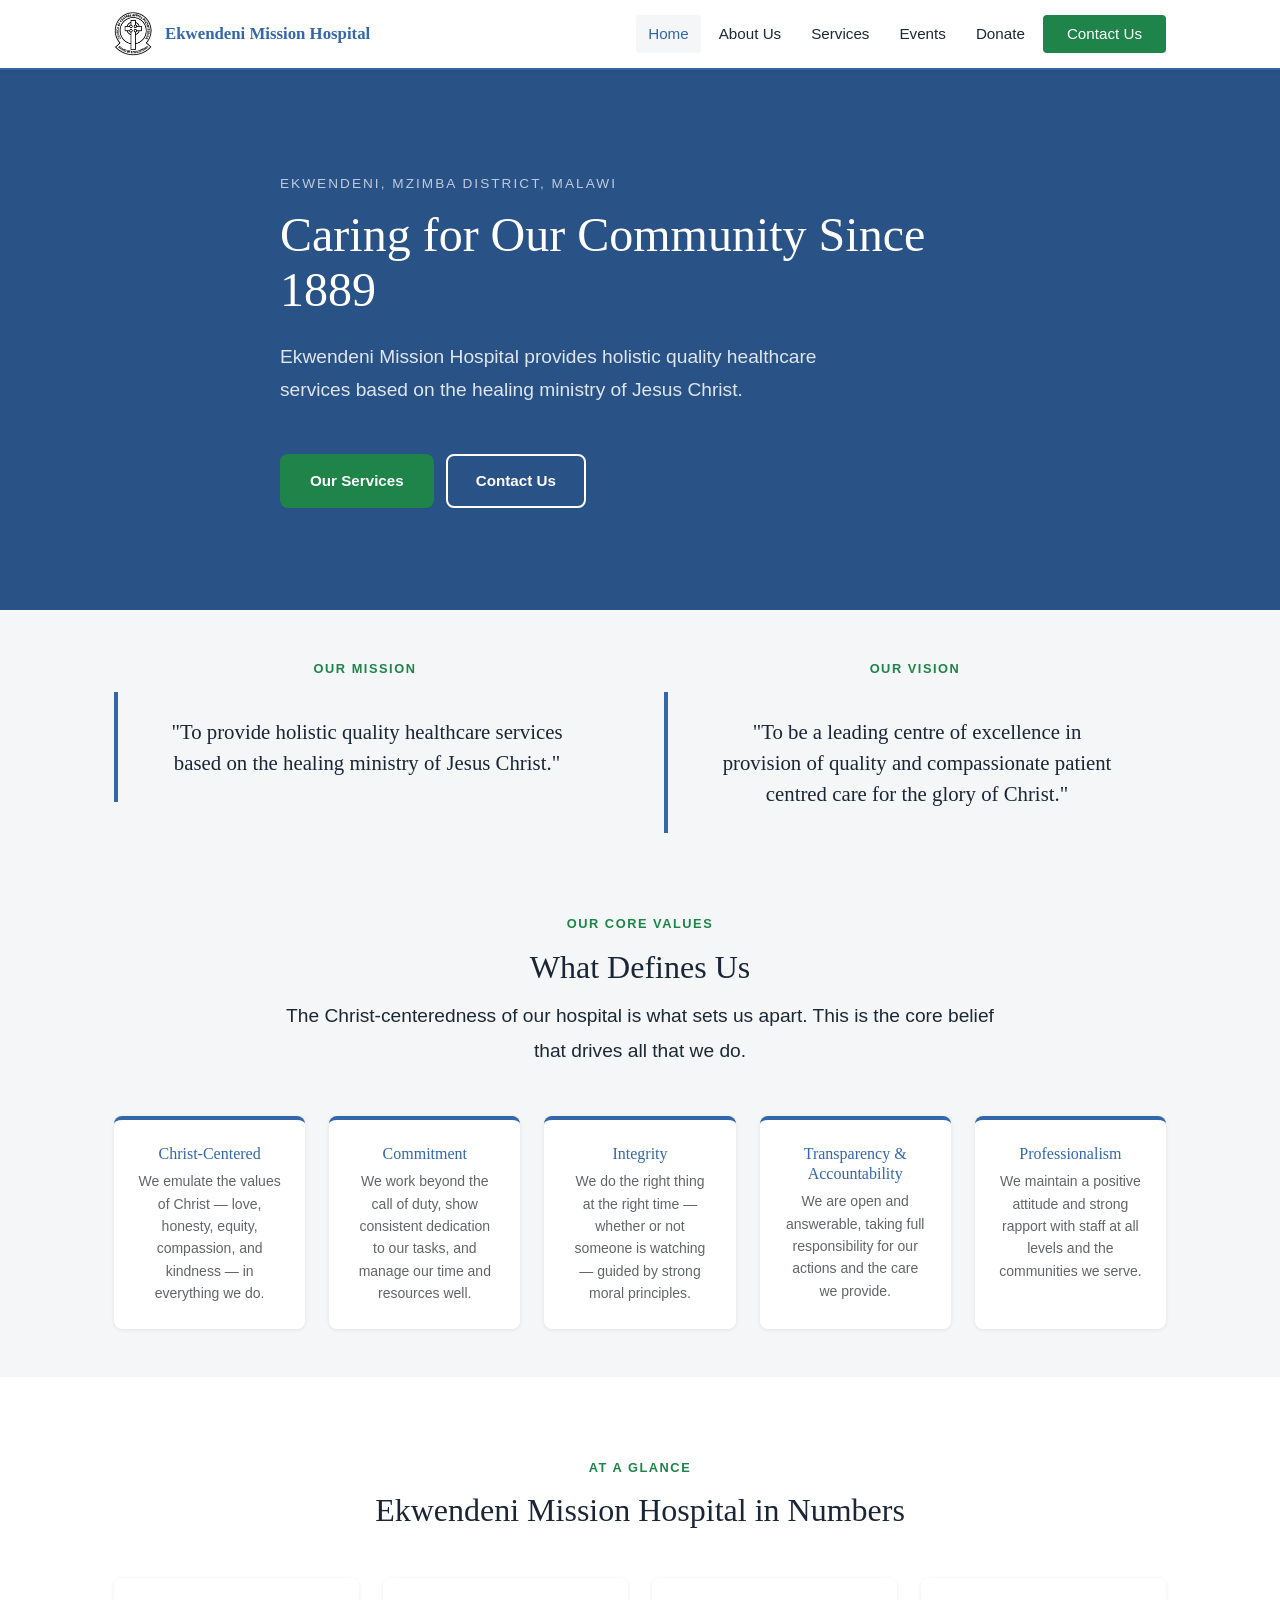
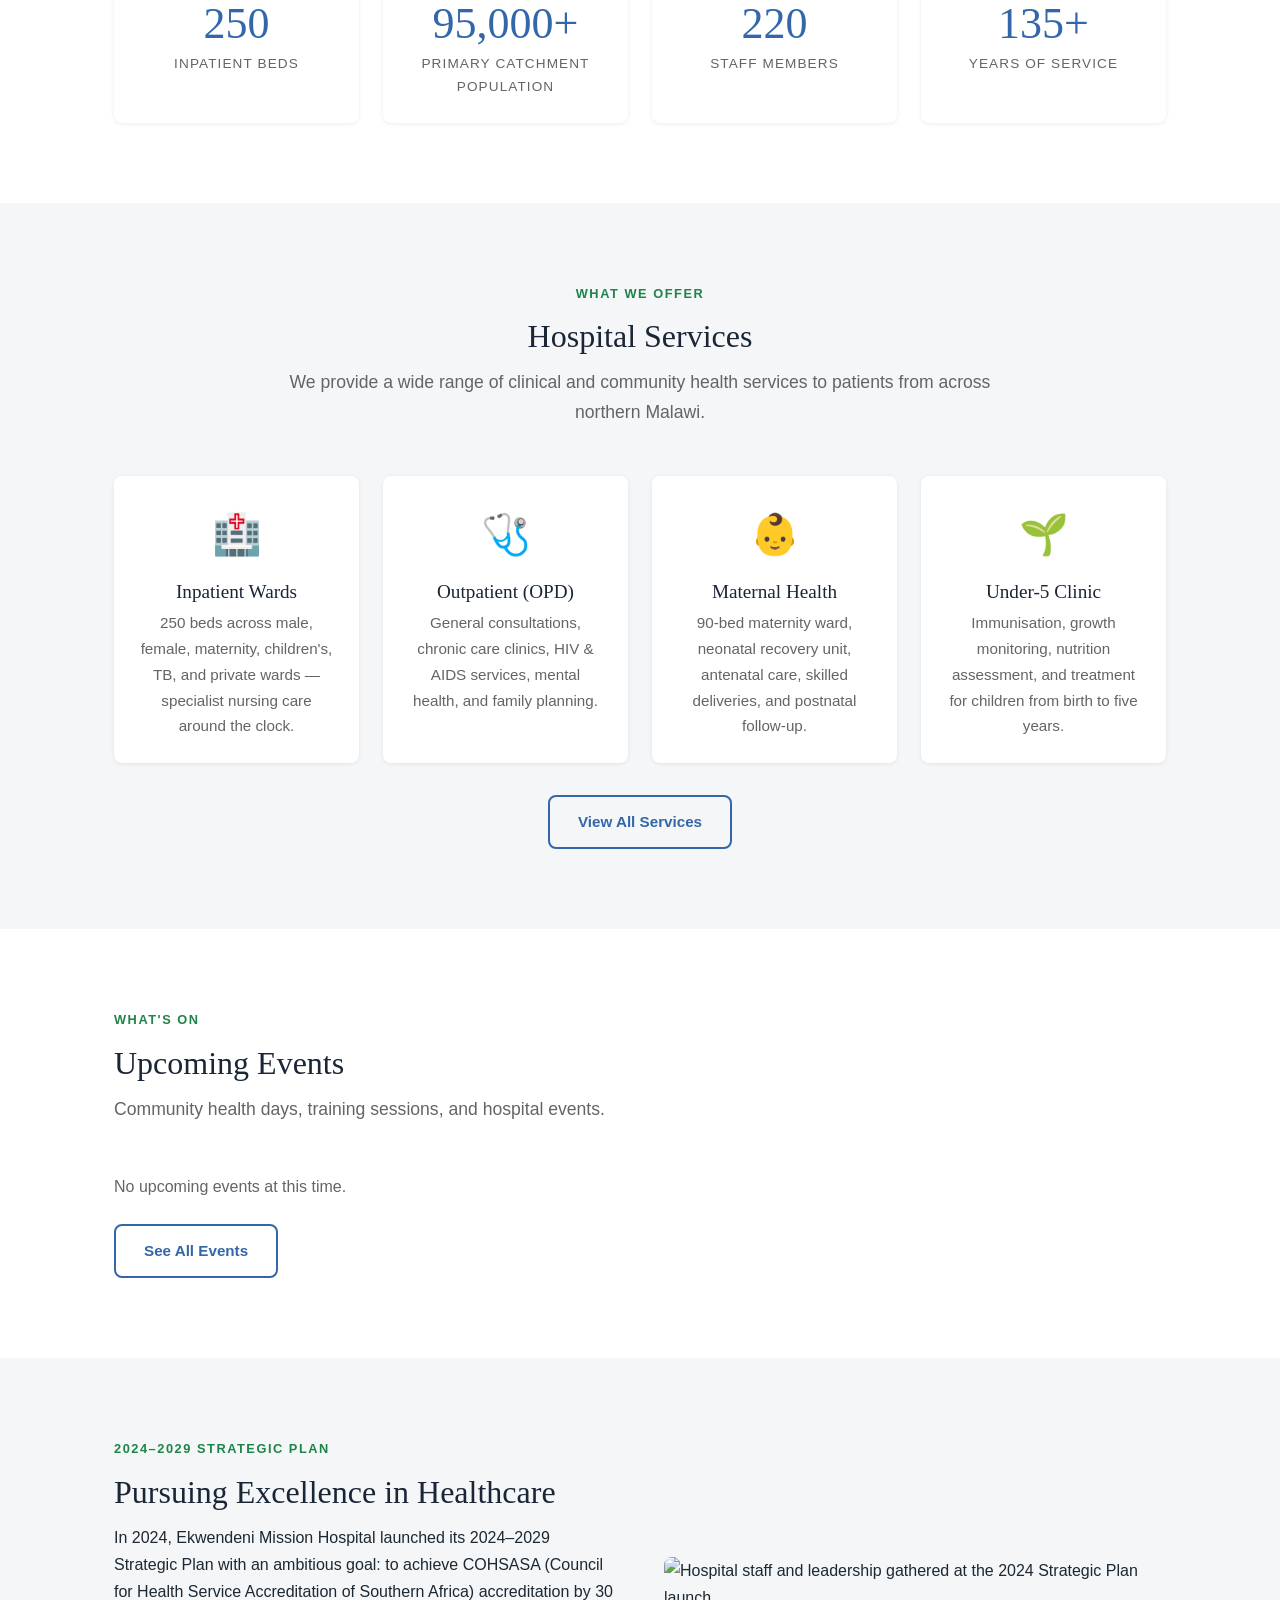
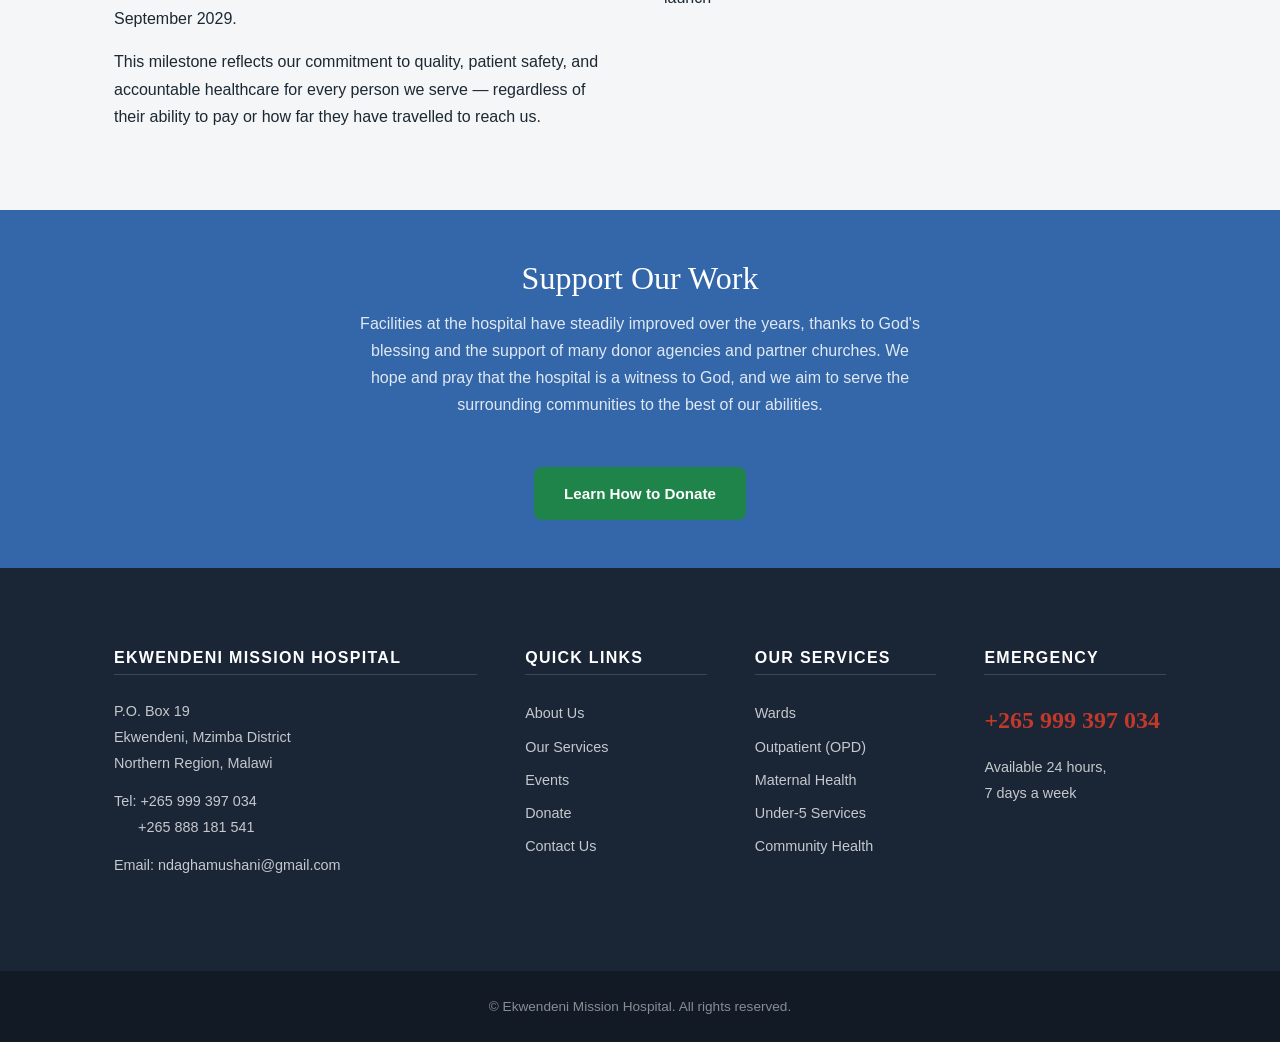
==== index.html @ 0afd96b2 "website built" ====
<!DOCTYPE html>
<html lang="en">
<head>
  <meta charset="UTF-8">
  <meta name="viewport" content="width=device-width, initial-scale=1.0">
  <title>Ekwendeni Mission Hospital — Serving Northern Malawi</title>
  <meta name="description" content="Ekwendeni Mission Hospital provides holistic quality healthcare to the communities of Mzimba District and Northern Malawi, based on the healing ministry of Jesus Christ.">
  <link rel="stylesheet" href="/assets/css/main.css">
</head>
<body>

  <div id="nav-container"></div>

  <main>

    <!-- HERO -->
    <section class="hero" aria-label="Welcome banner">
      <div class="hero-bg" aria-hidden="true"></div>
      <div class="container">
        <div class="hero-content">
          <span class="hero-label">Ekwendeni, Mzimba District, Malawi</span>
          <h1>Caring for Our Community Since 1889</h1>
          <p class="hero-subtitle">
            Ekwendeni Mission Hospital provides holistic quality healthcare services based on the healing ministry of Jesus Christ.
          </p>
          <div class="btn-group">
            <a href="/services.html" class="btn btn-primary">Our Services</a>
            <a href="/contact.html" class="btn btn-outline">Contact Us</a>
          </div>
        </div>
      </div>
    </section>


    <!-- MISSION / VISION / VALUES -->
    <section class="mission-strip section--alt" aria-label="Our mission, vision, and values">
      <div class="container">

        <div class="mission-vision-grid">
          <div>
            <span class="section-label">Our Mission</span>
            <div class="quote-block">
              "To provide holistic quality healthcare services based on the healing ministry of Jesus Christ."
            </div>
          </div>
          <div>
            <span class="section-label">Our Vision</span>
            <div class="quote-block">
              "To be a leading centre of excellence in provision of quality and compassionate patient centred care for the glory of Christ."
            </div>
          </div>
        </div>

        <div class="section-header section-header--center">
          <span class="section-label">Our Core Values</span>
          <h2 class="section-title">What Defines Us</h2>
          <p class="section-subtitle">The Christ-centeredness of our hospital is what sets us apart. This is the core belief that drives all that we do.</p>
        </div>

        <div class="values-grid">
          <div class="values-card">
            <h4>Christ-Centered</h4>
            <p>We emulate the values of Christ — love, honesty, equity, compassion, and kindness — in everything we do.</p>
          </div>
          <div class="values-card">
            <h4>Commitment</h4>
            <p>We work beyond the call of duty, show consistent dedication to our tasks, and manage our time and resources well.</p>
          </div>
          <div class="values-card">
            <h4>Integrity</h4>
            <p>We do the right thing at the right time — whether or not someone is watching — guided by strong moral principles.</p>
          </div>
          <div class="values-card">
            <h4>Transparency &amp; Accountability</h4>
            <p>We are open and answerable, taking full responsibility for our actions and the care we provide.</p>
          </div>
          <div class="values-card">
            <h4>Professionalism</h4>
            <p>We maintain a positive attitude and strong rapport with staff at all levels and the communities we serve.</p>
          </div>
        </div>

      </div>
    </section>


    <!-- KEY STATISTICS -->
    <section class="section" aria-label="Key statistics">
      <div class="container">
        <div class="section-header section-header--center">
          <span class="section-label">At a Glance</span>
          <h2 class="section-title">Ekwendeni Mission Hospital in Numbers</h2>
        </div>

        <div class="stats-grid">
          <div class="stat-box">
            <span class="stat-number">250</span>
            <span class="stat-label">Inpatient Beds</span>
          </div>
          <div class="stat-box">
            <span class="stat-number">95,000+</span>
            <span class="stat-label">Primary Catchment Population</span>
          </div>
          <div class="stat-box">
            <span class="stat-number">220</span>
            <span class="stat-label">Staff Members</span>
          </div>
          <div class="stat-box">
            <span class="stat-number">135+</span>
            <span class="stat-label">Years of Service</span>
          </div>
        </div>
      </div>
    </section>


    <!-- SERVICES PREVIEW -->
    <section class="section section--alt" aria-label="Our services">
      <div class="container">
        <div class="section-header section-header--center">
          <span class="section-label">What We Offer</span>
          <h2 class="section-title">Hospital Services</h2>
          <p class="section-subtitle">
            We provide a wide range of clinical and community health services
            to patients from across northern Malawi.
          </p>
        </div>

        <div class="services-preview-grid">

          <a href="/services.html#wards" class="card" style="text-decoration:none;color:inherit;">
            <div class="card-body" style="text-align:center;">
              <div style="font-size:2.5rem;margin-bottom:0.75rem;">🏥</div>
              <h3>Inpatient Wards</h3>
              <p>250 beds across male, female, maternity, children's, TB, and private wards — specialist nursing care around the clock.</p>
            </div>
          </a>

          <a href="/services.html#opd" class="card" style="text-decoration:none;color:inherit;">
            <div class="card-body" style="text-align:center;">
              <div style="font-size:2.5rem;margin-bottom:0.75rem;">🩺</div>
              <h3>Outpatient (OPD)</h3>
              <p>General consultations, chronic care clinics, HIV &amp; AIDS services, mental health, and family planning.</p>
            </div>
          </a>

          <a href="/services.html#maternal" class="card" style="text-decoration:none;color:inherit;">
            <div class="card-body" style="text-align:center;">
              <div style="font-size:2.5rem;margin-bottom:0.75rem;">👶</div>
              <h3>Maternal Health</h3>
              <p>90-bed maternity ward, neonatal recovery unit, antenatal care, skilled deliveries, and postnatal follow-up.</p>
            </div>
          </a>

          <a href="/services.html#under5" class="card" style="text-decoration:none;color:inherit;">
            <div class="card-body" style="text-align:center;">
              <div style="font-size:2.5rem;margin-bottom:0.75rem;">🌱</div>
              <h3>Under-5 Clinic</h3>
              <p>Immunisation, growth monitoring, nutrition assessment, and treatment for children from birth to five years.</p>
            </div>
          </a>

        </div>

        <div style="text-align:center;margin-top:2rem;">
          <a href="/services.html" class="btn btn-outline-primary">View All Services</a>
        </div>
      </div>
    </section>


    <!-- UPCOMING EVENTS -->
    <section class="section" aria-label="Upcoming events">
      <div class="container">
        <div class="section-header">
          <span class="section-label">What's On</span>
          <h2 class="section-title">Upcoming Events</h2>
          <p class="section-subtitle">
            Community health days, training sessions, and hospital events.
          </p>
        </div>

        <div id="news-preview" class="news-preview-grid">
          <p style="color:#626567;">Loading events&hellip;</p>
        </div>

        <div style="margin-top:1.5rem;">
          <a href="/events.html" class="btn btn-outline-primary">See All Events</a>
        </div>
      </div>
    </section>


    <!-- STRATEGIC PLAN -->
    <section class="section section--alt" aria-label="2024–2029 Strategic Plan">
      <div class="container">
        <div class="split-layout">
          <div>
            <span class="section-label">2024–2029 Strategic Plan</span>
            <h2 class="section-title">Pursuing Excellence in Healthcare</h2>
            <p>
              In 2024, Ekwendeni Mission Hospital launched its 2024–2029 Strategic Plan with an ambitious goal: to achieve COHSASA (Council for Health Service Accreditation of Southern Africa) accreditation by 30 September 2029.
            </p>
            <p style="margin-top:1rem;">
              This milestone reflects our commitment to quality, patient safety, and accountable healthcare for every person we serve — regardless of their ability to pay or how far they have travelled to reach us.
            </p>
          </div>
          <div>
            <img src="/assets/images/emh_strategicplan_groupphoto.png"
                 alt="Hospital staff and leadership gathered at the 2024 Strategic Plan launch"
                 style="width:100%;border-radius:8px;">
          </div>
        </div>
      </div>
    </section>


    <!-- DONATE CTA -->
    <section class="donate-cta" aria-label="Donate to the hospital">
      <div class="container">
        <h2>Support Our Work</h2>
        <p>
          Facilities at the hospital have steadily improved over the years, thanks to God's blessing and the support of many donor agencies and partner churches. We hope and pray that the hospital is a witness to God, and we aim to serve the surrounding communities to the best of our abilities.
        </p>
        <a href="/donate.html" class="btn btn-primary">Learn How to Donate</a>
      </div>
    </section>

  </main>

  <div id="footer-container"></div>

  <script src="/assets/js/nav.js"></script>
  <script src="/assets/js/events.js"></script>

</body>
</html>
---- assets/css/main.css ----
/* ============================================================
   EKWENDENI MISSION HOSPITAL — MAIN STYLESHEET
   ============================================================

   CONTENTS (Ctrl+F / Cmd+F the section name to jump):
   1.  CSS VARIABLES
   2.  RESET & BASE
   3.  TYPOGRAPHY
   4.  LAYOUT
   5.  NAVIGATION
   6.  FOOTER
   7.  PAGE HERO
   8.  BUTTONS & LINKS
   9.  CARDS
   10. STAT BOXES
   11. HOME PAGE
   12. ABOUT PAGE
   13. SERVICES PAGE
   14. EVENTS PAGE
   15. DONATE PAGE
   16. CONTACT PAGE
   17. UTILITY CLASSES
   18. RESPONSIVE (mobile breakpoints)

   To change site colors, fonts, or spacing: edit section 1.
   ============================================================ */


/* ============================================================
   1. CSS VARIABLES
   ============================================================ */
:root {
  /* Colors */
  --color-primary:        #3367a9;   /* Deep blue — CCAP brand blue */
  --color-primary-light:  #487cbe;   /* Lighter blue — hover states */
  --color-primary-dark:   #295287;   /* Darker blue — active/pressed */
  --color-accent:         #1e8449;   /* Green — health/life theme */
  --color-accent-light:   #27ae60;   /* Lighter green */
  --color-danger:         #c0392b;   /* Red — emergency */

  --color-text:           #1c2833;   /* Main body text */
  --color-text-muted:     #626567;   /* Secondary/caption text */
  --color-heading:        #1a2536;   /* Heading text */

  --color-bg:             #ffffff;   /* Page background */
  --color-bg-alt:         #f4f6f7;   /* Alternate section background */
  --color-bg-dark:        #1a2536;   /* Dark section background */

  --color-border:         #d5d8dc;   /* Borders/dividers */
  --color-white:          #ffffff;

  /* Typography — system font stacks, no CDN required */
  --font-heading: Georgia, 'Times New Roman', Times, serif;
  --font-body:    'Segoe UI', 'Helvetica Neue', Arial, 'Liberation Sans', sans-serif;
  --font-mono:    'Courier New', Courier, monospace;

  /* Spacing scale */
  --space-xs:   0.375rem;   /*  6px */
  --space-sm:   0.75rem;    /* 12px */
  --space-md:   1.5rem;     /* 24px */
  --space-lg:   3rem;       /* 48px */
  --space-xl:   5rem;       /* 80px */
  --space-2xl:  8rem;       /* 128px */

  /* Layout */
  --max-width:      1100px;
  --max-width-text: 720px;

  /* Borders & Shadows */
  --radius-sm:  4px;
  --radius-md:  8px;
  --radius-lg:  16px;
  --shadow-sm:  0 1px 4px rgba(0, 0, 0, 0.08);
  --shadow-md:  0 4px 16px rgba(0, 0, 0, 0.10);
  --shadow-lg:  0 8px 32px rgba(0, 0, 0, 0.14);

  /* Transitions */
  --transition: 0.2s ease;
}


/* ============================================================
   2. RESET & BASE
   ============================================================ */
*, *::before, *::after {
  box-sizing: border-box;
  margin: 0;
  padding: 0;
}

html {
  scroll-behavior: smooth;
  font-size: 16px;
}

body {
  font-family: var(--font-body);
  font-size: 1rem;
  line-height: 1.7;
  color: var(--color-text);
  background: var(--color-bg);
  -webkit-font-smoothing: antialiased;
}

img {
  max-width: 100%;
  height: auto;
  display: block;
}

ul, ol {
  list-style: none;
}

a {
  color: var(--color-primary);
  text-decoration: none;
  transition: color var(--transition);
}

a:hover {
  color: var(--color-primary-light);
}

address {
  font-style: normal;
}


/* ============================================================
   3. TYPOGRAPHY
   ============================================================ */
h1, h2, h3, h4, h5, h6 {
  font-family: var(--font-heading);
  color: var(--color-heading);
  line-height: 1.25;
  font-weight: normal;
}

h1 { font-size: 2.5rem; }
h2 { font-size: 2rem; }
h3 { font-size: 1.5rem; }
h4 { font-size: 1.25rem; }
h5 { font-size: 1.1rem; }
h6 { font-size: 1rem; }

p { margin-bottom: 1rem; }
p:last-child { margin-bottom: 0; }

.lead {
  font-size: 1.2rem;
  color: var(--color-text-muted);
  line-height: 1.8;
}

.section-label {
  display: block;
  font-size: 0.8rem;
  font-weight: bold;
  letter-spacing: 0.12em;
  text-transform: uppercase;
  color: var(--color-accent);
  margin-bottom: var(--space-sm);
}

.section-title {
  font-size: 2rem;
  margin-bottom: var(--space-sm);
}

.section-subtitle {
  font-size: 1.1rem;
  color: var(--color-text-muted);
  max-width: var(--max-width-text);
  margin-bottom: var(--space-lg);
}

/* Placeholder text — clearly marks content awaiting hospital admin input */
.placeholder-text {
  color: var(--color-text-muted);
  font-style: italic;
  border-left: 3px solid var(--color-border);
  padding-left: var(--space-md);
}


/* ============================================================
   4. LAYOUT
   ============================================================ */
.container {
  max-width: var(--max-width);
  margin-left: auto;
  margin-right: auto;
  padding-left: var(--space-md);
  padding-right: var(--space-md);
}

.section {
  padding: var(--space-xl) 0;
}

.section--alt {
  background: var(--color-bg-alt);
}

.section--dark {
  background: var(--color-bg-dark);
  color: var(--color-white);
}

.section--dark h1,
.section--dark h2,
.section--dark h3,
.section--dark .section-title {
  color: var(--color-white);
}

.section--dark .section-subtitle,
.section--dark .section-label {
  color: rgba(255,255,255,0.7);
}

.section-header {
  margin-bottom: var(--space-lg);
}

.section-header--center {
  text-align: center;
}

.section-header--center .section-subtitle {
  margin-left: auto;
  margin-right: auto;
}

/* Two-column grid with text + image */
.split-layout {
  display: grid;
  grid-template-columns: 1fr 1fr;
  gap: var(--space-lg);
  align-items: center;
}

.split-layout--reverse {
  direction: rtl;
}

.split-layout--reverse > * {
  direction: ltr;
}

/* Generic responsive grid */
.grid-2 { display: grid; grid-template-columns: repeat(2, 1fr); gap: var(--space-md); }
.grid-3 { display: grid; grid-template-columns: repeat(3, 1fr); gap: var(--space-md); }
.grid-4 { display: grid; grid-template-columns: repeat(4, 1fr); gap: var(--space-md); }


/* ============================================================
   5. NAVIGATION
   ============================================================ */

/* The nav fragment is injected into #nav-container via JS.
   Sticky must be on the container, not .site-nav, because
   position:sticky only works within its parent's bounds — and
   .site-nav's parent (#nav-container) is only as tall as the nav
   itself, making sticky collapse. */
#nav-container {
  position: sticky;
  top: 0;
  z-index: 1000;
}

/* ---- Site Nav wrapper ---- */
.site-nav {
  position: static;   /* sticky is handled by #nav-container above */
  z-index: inherit;
  background: var(--color-white);
  border-bottom: 2px solid var(--color-primary);
  box-shadow: var(--shadow-sm);
}

.nav-inner {
  max-width: var(--max-width);
  margin: 0 auto;
  padding: 0 var(--space-md);
  display: flex;
  align-items: center;
  justify-content: space-between;
  height: 68px;
}

/* ---- Logo ---- */
.nav-logo {
  display: flex;
  align-items: center;
  gap: var(--space-sm);
  text-decoration: none;
  flex-shrink: 0;
}

.nav-logo img {
  height: 44px;
  width: auto;
}

.nav-logo-text {
  font-family: var(--font-heading);
  font-size: 1.05rem;
  color: var(--color-primary);
  font-weight: bold;
  line-height: 1.3;
}

/* ---- Nav links list ---- */
.nav-links {
  display: flex;
  align-items: center;
  gap: var(--space-xs);
}

.nav-links > li {
  position: relative;
}

.nav-links > li > a {
  display: block;
  padding: var(--space-xs) var(--space-sm);
  font-size: 0.95rem;
  color: var(--color-text);
  border-radius: var(--radius-sm);
  transition: background var(--transition), color var(--transition);
  white-space: nowrap;
}

.nav-links > li > a:hover,
.nav-links > li > a.active {
  background: var(--color-bg-alt);
  color: var(--color-primary);
}

/* Donate/CTA link styled as button */
.nav-links > li > a.nav-cta {
  background: var(--color-accent);
  color: var(--color-white);
  border-radius: var(--radius-sm);
  padding: var(--space-xs) var(--space-md);
}

.nav-links > li > a.nav-cta:hover {
  background: var(--color-accent-light);
  color: var(--color-white);
}

/* ---- Dropdown menus ---- */
.dropdown-menu {
  display: none;
  position: absolute;
  top: 100%;
  left: 0;
  min-width: 200px;
  background: var(--color-white);
  border: 1px solid var(--color-border);
  border-radius: var(--radius-md);
  box-shadow: var(--shadow-md);
  padding: var(--space-xs) 0;
  z-index: 1001;
}

.nav-dropdown:hover .dropdown-menu,
.nav-dropdown:focus-within .dropdown-menu {
  display: block;
}

.dropdown-menu li a {
  display: block;
  padding: var(--space-xs) var(--space-md);
  font-size: 0.9rem;
  color: var(--color-text);
  transition: background var(--transition);
}

.dropdown-menu li a:hover {
  background: var(--color-bg-alt);
  color: var(--color-primary);
}

/* ---- Mobile hamburger toggle ---- */
.nav-toggle {
  display: none;
  flex-direction: column;
  justify-content: space-around;
  width: 32px;
  height: 28px;
  background: none;
  border: none;
  cursor: pointer;
  padding: 0;
}

.nav-toggle span {
  display: block;
  height: 2px;
  background: var(--color-primary);
  border-radius: 2px;
  transition: transform var(--transition), opacity var(--transition);
}

/* Animate hamburger to X when open */
.site-nav.nav-open .nav-toggle span:nth-child(1) {
  transform: translateY(9px) rotate(45deg);
}
.site-nav.nav-open .nav-toggle span:nth-child(2) {
  opacity: 0;
}
.site-nav.nav-open .nav-toggle span:nth-child(3) {
  transform: translateY(-9px) rotate(-45deg);
}


/* ============================================================
   6. FOOTER
   ============================================================ */
.site-footer {
  background: var(--color-bg-dark);
  color: rgba(255,255,255,0.85);
  margin-top: auto;
}

.footer-grid {
  display: grid;
  grid-template-columns: 2fr 1fr 1fr 1fr;
  gap: var(--space-lg);
  padding: var(--space-xl) var(--space-md);
  max-width: var(--max-width);
  margin: 0 auto;
}

.footer-col h3 {
  color: var(--color-white);
  font-size: 1rem;
  font-family: var(--font-body);
  font-weight: bold;
  text-transform: uppercase;
  letter-spacing: 0.08em;
  margin-bottom: var(--space-md);
  padding-bottom: var(--space-xs);
  border-bottom: 1px solid rgba(255,255,255,0.15);
}

.footer-col p,
.footer-col address {
  font-size: 0.9rem;
  line-height: 1.8;
  color: rgba(255,255,255,0.75);
  margin-bottom: var(--space-sm);
}

.footer-col ul li {
  margin-bottom: var(--space-xs);
}

.footer-col ul li a {
  font-size: 0.9rem;
  color: rgba(255,255,255,0.75);
  transition: color var(--transition);
}

.footer-col ul li a:hover {
  color: var(--color-white);
}

.footer-emergency .emergency-number {
  font-size: 1.5rem;
  font-weight: bold;
  color: var(--color-danger);
  font-family: var(--font-heading);
}

.footer-bottom {
  background: rgba(0,0,0,0.3);
  text-align: center;
  padding: var(--space-md);
}

.footer-bottom p {
  font-size: 0.85rem;
  color: rgba(255,255,255,0.5);
  margin: 0;
}


/* ============================================================
   7. PAGE HERO
   ============================================================ */
/* Full-page hero (home) */
.hero {
  position: relative;
  min-height: 540px;
  display: flex;
  align-items: center;
  background: var(--color-primary-dark);
  overflow: hidden;
}

.hero-bg {
  position: absolute;
  inset: 0;
  background-image: url('/assets/images/emh_leadership.png');
  background-size: cover;
  background-position: center;
  opacity: 0.15;
}

.hero-content {
  position: relative;
  z-index: 1;
  max-width: var(--max-width-text);
  color: var(--color-white);
}

.hero-label {
  font-size: 0.85rem;
  letter-spacing: 0.15em;
  text-transform: uppercase;
  color: rgba(255,255,255,0.7);
  margin-bottom: var(--space-sm);
  display: block;
}

.hero h1 {
  font-size: 3rem;
  color: var(--color-white);
  margin-bottom: var(--space-md);
  line-height: 1.15;
}

.hero-subtitle {
  font-size: 1.2rem;
  color: rgba(255,255,255,0.85);
  margin-bottom: var(--space-lg);
  max-width: 560px;
}

/* Shorter hero for interior pages */
.page-hero {
  background: var(--color-primary);
  padding: var(--space-lg) 0;
  text-align: center;
}

.page-hero h1 {
  color: var(--color-white);
  font-size: 2.25rem;
}

.page-hero-subtitle {
  color: rgba(255,255,255,0.8);
  font-size: 1.1rem;
  margin-top: var(--space-sm);
  margin-bottom: 0;
}


/* ============================================================
   8. BUTTONS & LINKS
   ============================================================ */
.btn {
  display: inline-block;
  padding: 0.75rem 1.75rem;
  border-radius: var(--radius-md);
  font-size: 0.95rem;
  font-weight: bold;
  cursor: pointer;
  border: 2px solid transparent;
  transition: background var(--transition), color var(--transition), border-color var(--transition);
  text-decoration: none;
  text-align: center;
  white-space: nowrap;
}

.btn-primary {
  background: var(--color-accent);
  color: var(--color-white);
  border-color: var(--color-accent);
}

.btn-primary:hover {
  background: var(--color-accent-light);
  border-color: var(--color-accent-light);
  color: var(--color-white);
}

.btn-outline {
  background: transparent;
  color: var(--color-white);
  border-color: var(--color-white);
}

.btn-outline:hover {
  background: var(--color-white);
  color: var(--color-primary);
}

.btn-outline-primary {
  background: transparent;
  color: var(--color-primary);
  border-color: var(--color-primary);
}

.btn-outline-primary:hover {
  background: var(--color-primary);
  color: var(--color-white);
}

.btn-group {
  display: flex;
  gap: var(--space-sm);
  flex-wrap: wrap;
}


/* ============================================================
   9. CARDS
   ============================================================ */
.card {
  background: var(--color-white);
  border-radius: var(--radius-md);
  box-shadow: var(--shadow-sm);
  overflow: hidden;
  transition: box-shadow var(--transition), transform var(--transition);
}

.card:hover {
  box-shadow: var(--shadow-md);
  transform: translateY(-2px);
}

.card-img {
  width: 100%;
  aspect-ratio: 16 / 9;
  object-fit: cover;
  background: var(--color-bg-alt);
}

/* SVG placeholder for card images */
.card-img-placeholder {
  width: 100%;
  aspect-ratio: 16 / 9;
  background: var(--color-bg-alt);
  display: flex;
  align-items: center;
  justify-content: center;
  color: var(--color-text-muted);
  font-size: 0.85rem;
}

.card-body {
  padding: var(--space-md);
}

.card-body h3 {
  font-size: 1.2rem;
  margin-bottom: var(--space-xs);
}

.card-body p {
  font-size: 0.95rem;
  color: var(--color-text-muted);
}

.card-meta {
  font-size: 0.8rem;
  color: var(--color-text-muted);
  margin-bottom: var(--space-xs);
}

.card-tag {
  display: inline-block;
  padding: 2px 10px;
  border-radius: 999px;
  font-size: 0.75rem;
  font-weight: bold;
  text-transform: uppercase;
  letter-spacing: 0.05em;
  background: var(--color-bg-alt);
  color: var(--color-text-muted);
  margin-bottom: var(--space-xs);
}

.card-tag--health    { background: #d5f5e3; color: #1e8449; }
.card-tag--training  { background: #d6eaf8; color: #1a5276; }
.card-tag--outreach  { background: #fef9e7; color: #b7950b; }
.card-tag--general   { background: #f2f3f4; color: #626567; }


/* ============================================================
   10. STAT BOXES
   ============================================================ */
.stats-grid {
  display: grid;
  grid-template-columns: repeat(4, 1fr);
  gap: var(--space-md);
}

.stat-box {
  text-align: center;
  padding: var(--space-md);
  border-radius: var(--radius-md);
  background: var(--color-white);
  box-shadow: var(--shadow-sm);
}

.stat-number {
  display: block;
  font-family: var(--font-heading);
  font-size: 2.75rem;
  color: var(--color-primary);
  line-height: 1;
  margin-bottom: var(--space-xs);
}

.stat-label {
  display: block;
  font-size: 0.85rem;
  color: var(--color-text-muted);
  text-transform: uppercase;
  letter-spacing: 0.08em;
}

/* Dark-background stat boxes */
.section--dark .stat-box {
  background: rgba(255,255,255,0.1);
  box-shadow: none;
}

.section--dark .stat-number {
  color: var(--color-accent-light);
}

.section--dark .stat-label {
  color: rgba(255,255,255,0.65);
}


/* ============================================================
   11. HOME PAGE
   ============================================================ */

/* Mission brief strip */
.mission-strip {
  padding: var(--space-lg) 0;
  background: var(--color-bg-alt);
  text-align: center;
}

.mission-strip p {
  font-size: 1.2rem;
  max-width: var(--max-width-text);
  margin: 0 auto;
  color: var(--color-text);
  line-height: 1.8;
}

/* Services grid on home */
.services-preview-grid {
  display: grid;
  grid-template-columns: repeat(4, 1fr);
  gap: var(--space-md);
}

/* Donate CTA banner */
.donate-cta {
  background: var(--color-primary);
  color: var(--color-white);
  padding: var(--space-lg) 0;
  text-align: center;
}

.donate-cta h2 {
  color: var(--color-white);
  margin-bottom: var(--space-sm);
}

.donate-cta p {
  color: rgba(255,255,255,0.85);
  max-width: 560px;
  margin: 0 auto var(--space-lg);
}

/* News preview on home */
.news-preview-grid {
  display: grid;
  grid-template-columns: repeat(3, 1fr);
  gap: var(--space-md);
}


/* ============================================================
   12. ABOUT PAGE
   ============================================================ */

/* In-page sub-navigation */
.subnav {
  background: var(--color-bg-alt);
  border-bottom: 1px solid var(--color-border);
  position: sticky;
  top: 68px;   /* height of main site nav */
  z-index: 900;
}

.subnav-inner {
  max-width: var(--max-width);
  margin: 0 auto;
  padding: 0 var(--space-md);
  display: flex;
  gap: 0;
  overflow-x: auto;
}

.subnav-inner a {
  display: block;
  padding: var(--space-sm) var(--space-md);
  font-size: 0.9rem;
  color: var(--color-text-muted);
  border-bottom: 3px solid transparent;
  white-space: nowrap;
  transition: color var(--transition), border-color var(--transition);
}

.subnav-inner a:hover,
.subnav-inner a.active {
  color: var(--color-primary);
  border-bottom-color: var(--color-primary);
}

/* History timeline */
.timeline {
  position: relative;
  padding-left: var(--space-lg);
}

.timeline::before {
  content: '';
  position: absolute;
  left: 12px;
  top: 0;
  bottom: 0;
  width: 2px;
  background: var(--color-border);
}

.timeline-item {
  position: relative;
  margin-bottom: var(--space-lg);
}

.timeline-item::before {
  content: '';
  position: absolute;
  left: calc(-1 * var(--space-lg) + 6px);
  top: 8px;
  width: 14px;
  height: 14px;
  border-radius: 50%;
  background: var(--color-primary);
  border: 3px solid var(--color-white);
  box-shadow: 0 0 0 2px var(--color-primary);
}

.timeline-year {
  font-size: 0.85rem;
  font-weight: bold;
  color: var(--color-accent);
  letter-spacing: 0.08em;
  text-transform: uppercase;
  margin-bottom: var(--space-xs);
}

/* Location map embed */
.map-embed {
  width: 100%;
  height: 400px;
  border: 0;
  border-radius: var(--radius-md);
  box-shadow: var(--shadow-sm);
}

/* Mission/Vision quote blocks */
.quote-block {
  border-left: 4px solid var(--color-primary);
  padding: var(--space-md) var(--space-lg);
  background: var(--color-bg-alt);
  border-radius: 0 var(--radius-md) var(--radius-md) 0;
  font-family: var(--font-heading);
  font-size: 1.3rem;
  color: var(--color-heading);
  line-height: 1.5;
}


/* ============================================================
   13. SERVICES PAGE
   ============================================================ */
.service-section {
  padding: var(--space-xl) 0;
  border-bottom: 1px solid var(--color-border);
}

.service-section:last-of-type {
  border-bottom: none;
}

.service-icon {
  font-size: 3rem;
  margin-bottom: var(--space-md);
  line-height: 1;
}

.service-img {
  width: 100%;
  aspect-ratio: 4 / 3;
  object-fit: cover;
  border-radius: var(--radius-md);
  background: var(--color-bg-alt);
}

/* Service feature list */
.feature-list {
  list-style: none;
  padding: 0;
}

.feature-list li {
  padding: var(--space-xs) 0;
  border-bottom: 1px solid var(--color-border);
  display: flex;
  align-items: flex-start;
  gap: var(--space-sm);
  font-size: 0.95rem;
}

.feature-list li::before {
  content: '✓';
  color: var(--color-accent);
  font-weight: bold;
  flex-shrink: 0;
  margin-top: 2px;
}

.feature-list li:last-child {
  border-bottom: none;
}


/* ============================================================
   14. EVENTS PAGE
   ============================================================ */
.events-controls {
  display: flex;
  gap: var(--space-sm);
  align-items: center;
  flex-wrap: wrap;
  margin-bottom: var(--space-lg);
}

.view-toggle {
  display: flex;
  border: 1px solid var(--color-border);
  border-radius: var(--radius-md);
  overflow: hidden;
}

.view-toggle button {
  padding: var(--space-xs) var(--space-md);
  border: none;
  background: var(--color-white);
  cursor: pointer;
  font-size: 0.9rem;
  color: var(--color-text-muted);
  transition: background var(--transition), color var(--transition);
}

.view-toggle button.active {
  background: var(--color-primary);
  color: var(--color-white);
}

/* Event cards */
.event-card {
  display: grid;
  grid-template-columns: 120px 1fr;
  gap: var(--space-md);
  background: var(--color-white);
  border-radius: var(--radius-md);
  box-shadow: var(--shadow-sm);
  overflow: hidden;
  margin-bottom: var(--space-md);
  transition: box-shadow var(--transition);
}

.event-card:hover {
  box-shadow: var(--shadow-md);
}

.event-card-date {
  background: var(--color-primary);
  color: var(--color-white);
  display: flex;
  flex-direction: column;
  align-items: center;
  justify-content: center;
  padding: var(--space-md);
  text-align: center;
  flex-shrink: 0;
}

.event-card-day {
  font-size: 2.5rem;
  font-family: var(--font-heading);
  line-height: 1;
}

.event-card-month {
  font-size: 0.8rem;
  text-transform: uppercase;
  letter-spacing: 0.1em;
  opacity: 0.85;
}

.event-card-body {
  padding: var(--space-md);
}

.event-card-body h3 {
  font-size: 1.1rem;
  margin-bottom: var(--space-xs);
}

.event-card-meta {
  font-size: 0.85rem;
  color: var(--color-text-muted);
  margin-bottom: var(--space-sm);
}

/* Calendar grid */
.calendar-grid {
  display: none;   /* shown by events.js when calendar view active */
}

.calendar-header {
  display: flex;
  justify-content: space-between;
  align-items: center;
  margin-bottom: var(--space-md);
}

.calendar-month-grid {
  display: grid;
  grid-template-columns: repeat(7, 1fr);
  gap: 4px;
}

.calendar-day-label {
  text-align: center;
  font-size: 0.75rem;
  font-weight: bold;
  color: var(--color-text-muted);
  padding: var(--space-xs);
  text-transform: uppercase;
}

.calendar-day {
  aspect-ratio: 1;
  display: flex;
  flex-direction: column;
  align-items: center;
  justify-content: center;
  border-radius: var(--radius-sm);
  font-size: 0.9rem;
  cursor: default;
  position: relative;
}

.calendar-day--today {
  background: var(--color-primary);
  color: var(--color-white);
}

.calendar-day--has-event {
  cursor: pointer;
  font-weight: bold;
}

.calendar-day--has-event::after {
  content: '';
  width: 6px;
  height: 6px;
  background: var(--color-accent);
  border-radius: 50%;
  position: absolute;
  bottom: 4px;
}

.calendar-day--other-month {
  opacity: 0.3;
}

/* Past events collapsible */
.past-events-toggle {
  background: none;
  border: 1px solid var(--color-border);
  border-radius: var(--radius-md);
  padding: var(--space-sm) var(--space-md);
  width: 100%;
  text-align: left;
  cursor: pointer;
  font-size: 1rem;
  color: var(--color-text-muted);
  margin-bottom: var(--space-md);
  transition: background var(--transition);
}

.past-events-toggle:hover {
  background: var(--color-bg-alt);
}

.past-events-list {
  display: none;
}

.past-events-list.open {
  display: block;
}

/* Loading state */
.events-loading {
  text-align: center;
  padding: var(--space-xl);
  color: var(--color-text-muted);
}

.events-empty {
  text-align: center;
  padding: var(--space-xl);
  color: var(--color-text-muted);
  background: var(--color-bg-alt);
  border-radius: var(--radius-md);
}


/* ============================================================
   15. DONATE PAGE
   ============================================================ */
.donate-ways-grid {
  display: grid;
  grid-template-columns: repeat(3, 1fr);
  gap: var(--space-md);
  margin-top: var(--space-lg);
}

.donate-way-card {
  background: var(--color-white);
  border: 1px solid var(--color-border);
  border-radius: var(--radius-md);
  padding: var(--space-md);
  text-align: center;
}

.donate-way-card .donate-icon {
  font-size: 2.5rem;
  display: block;
  margin-bottom: var(--space-sm);
}

.donate-way-card h3 {
  font-size: 1.1rem;
  margin-bottom: var(--space-sm);
}

.donate-way-card .account-detail {
  font-family: var(--font-mono);
  font-size: 0.9rem;
  background: var(--color-bg-alt);
  padding: var(--space-xs) var(--space-sm);
  border-radius: var(--radius-sm);
  word-break: break-all;
}

.impact-grid {
  display: grid;
  grid-template-columns: repeat(3, 1fr);
  gap: var(--space-md);
  margin-top: var(--space-lg);
}

.impact-item {
  text-align: center;
  padding: var(--space-md);
  background: var(--color-bg-alt);
  border-radius: var(--radius-md);
}

.impact-amount {
  font-family: var(--font-heading);
  font-size: 1.8rem;
  color: var(--color-accent);
  display: block;
  margin-bottom: var(--space-xs);
}


/* ============================================================
   16. CONTACT PAGE
   ============================================================ */
.contact-layout {
  display: grid;
  grid-template-columns: 1fr 2fr;
  gap: var(--space-lg);
  align-items: start;
}

.contact-info-item {
  display: flex;
  gap: var(--space-md);
  align-items: flex-start;
  margin-bottom: var(--space-md);
  padding-bottom: var(--space-md);
  border-bottom: 1px solid var(--color-border);
}

.contact-info-item:last-child {
  border-bottom: none;
  margin-bottom: 0;
}

.contact-info-icon {
  font-size: 1.5rem;
  flex-shrink: 0;
  width: 2rem;
  text-align: center;
}

.contact-form {
  background: var(--color-bg-alt);
  padding: var(--space-lg);
  border-radius: var(--radius-lg);
}

.contact-form h2 {
  margin-bottom: var(--space-lg);
}

.form-group {
  margin-bottom: var(--space-md);
}

.form-group label {
  display: block;
  font-size: 0.9rem;
  font-weight: bold;
  color: var(--color-heading);
  margin-bottom: var(--space-xs);
}

.form-group input,
.form-group textarea,
.form-group select {
  width: 100%;
  padding: 0.625rem var(--space-sm);
  border: 1px solid var(--color-border);
  border-radius: var(--radius-sm);
  font-size: 0.95rem;
  font-family: var(--font-body);
  color: var(--color-text);
  background: var(--color-white);
  transition: border-color var(--transition);
}

.form-group input:focus,
.form-group textarea:focus,
.form-group select:focus {
  outline: none;
  border-color: var(--color-primary);
  box-shadow: 0 0 0 3px rgba(26, 82, 118, 0.1);
}

.form-group textarea {
  resize: vertical;
  min-height: 140px;
}

.form-note {
  font-size: 0.8rem;
  color: var(--color-text-muted);
  margin-top: var(--space-sm);
}


/* ============================================================
   17. UTILITY CLASSES
   ============================================================ */
.text-center { text-align: center; }
.text-right  { text-align: right; }

.mt-sm { margin-top: var(--space-sm); }
.mt-md { margin-top: var(--space-md); }
.mt-lg { margin-top: var(--space-lg); }
.mb-sm { margin-bottom: var(--space-sm); }
.mb-md { margin-bottom: var(--space-md); }
.mb-lg { margin-bottom: var(--space-lg); }

.visually-hidden {
  position: absolute;
  width: 1px;
  height: 1px;
  padding: 0;
  margin: -1px;
  overflow: hidden;
  clip: rect(0, 0, 0, 0);
  white-space: nowrap;
  border: 0;
}

.img-placeholder {
  width: 100%;
  background: var(--color-bg-alt);
  display: flex;
  align-items: center;
  justify-content: center;
  color: var(--color-text-muted);
  font-size: 0.85rem;
  border-radius: var(--radius-md);
}

/* Horizontal rule */
hr.divider {
  border: none;
  border-top: 1px solid var(--color-border);
  margin: var(--space-lg) 0;
}


/* ============================================================
   18. RESPONSIVE — MOBILE BREAKPOINTS
   ============================================================

   Breakpoints:
     Small mobile:  < 480px
     Mobile:        < 640px
     Tablet:        < 900px
     Desktop:       900px+  (base styles above)
   ============================================================ */

/* Tablet and below */
@media (max-width: 900px) {
  h1 { font-size: 2rem; }
  h2 { font-size: 1.6rem; }
  .hero h1 { font-size: 2.25rem; }

  .nav-toggle { display: flex; }

  .nav-links {
    display: none;
    position: absolute;
    top: 68px;
    left: 0;
    right: 0;
    background: var(--color-white);
    flex-direction: column;
    align-items: stretch;
    padding: var(--space-sm) 0;
    border-top: 1px solid var(--color-border);
    box-shadow: var(--shadow-md);
    gap: 0;
  }

  .site-nav.nav-open .nav-links {
    display: flex;
  }

  .nav-links > li > a {
    border-radius: 0;
    padding: var(--space-sm) var(--space-md);
  }

  .nav-links > li > a.nav-cta {
    margin: var(--space-xs) var(--space-md);
    border-radius: var(--radius-sm);
    text-align: center;
  }

  .dropdown-menu {
    position: static;
    box-shadow: none;
    border: none;
    border-top: 1px solid var(--color-border);
    background: var(--color-bg-alt);
    border-radius: 0;
    display: block;  /* always show on mobile, no hover */
  }

  .dropdown-menu li a {
    padding-left: calc(var(--space-md) * 2);
  }

  .footer-grid {
    grid-template-columns: 1fr 1fr;
    gap: var(--space-md);
  }

  .values-grid { grid-template-columns: repeat(3, 1fr); }
  .mission-vision-grid { grid-template-columns: 1fr; }

  .stats-grid {
    grid-template-columns: repeat(2, 1fr);
  }

  .services-preview-grid {
    grid-template-columns: repeat(2, 1fr);
  }

  .news-preview-grid {
    grid-template-columns: 1fr 1fr;
  }

  .split-layout {
    grid-template-columns: 1fr;
  }

  .split-layout--reverse {
    direction: ltr;
  }

  .contact-layout {
    grid-template-columns: 1fr;
  }

  .donate-ways-grid {
    grid-template-columns: 1fr;
  }

  .impact-grid {
    grid-template-columns: 1fr 1fr;
  }

  .subnav {
    top: 0;   /* not sticky on mobile to save space */
    position: static;
  }
}

/* ============================================================
   MISSION / VISION / VALUES — index.html
   ============================================================ */

.mission-vision-grid {
  display: grid;
  grid-template-columns: 1fr 1fr;
  gap: var(--space-lg);
  margin-bottom: var(--space-xl);
}

.values-grid {
  display: grid;
  grid-template-columns: repeat(5, 1fr);
  gap: var(--space-md);
  margin-top: var(--space-lg);
}

.values-card {
  background: var(--color-white);
  border-radius: var(--radius-md);
  padding: var(--space-md);
  box-shadow: var(--shadow-sm);
  border-top: 4px solid var(--color-primary);
}

.values-card h4 {
  font-size: 1rem;
  font-family: var(--font-heading);
  color: var(--color-primary);
  margin-bottom: var(--space-xs);
}

.values-card p {
  font-size: 0.875rem;
  color: var(--color-text-muted);
  line-height: 1.6;
  margin: 0;
}

/* ============================================================
   AFFILIATIONS / PARTNERS — about.html
   ============================================================ */

.affiliation-logo {
  max-height: 80px;
  width: auto;
  margin-top: var(--space-md);
}

.partners-list {
  list-style: none;
  display: grid;
  grid-template-columns: 1fr 1fr;
  gap: var(--space-xs) var(--space-md);
  margin-top: var(--space-md);
  padding: 0;
}

.partners-list li {
  font-size: 0.9rem;
  color: var(--color-text);
  padding: var(--space-xs) 0;
  border-bottom: 1px solid var(--color-border);
}

/* Mobile */
@media (max-width: 640px) {
  .hero { min-height: 400px; }
  .hero h1 { font-size: 1.75rem; }
  .hero-subtitle { font-size: 1rem; }

  .services-preview-grid {
    grid-template-columns: 1fr;
  }

  .news-preview-grid {
    grid-template-columns: 1fr;
  }

  .footer-grid {
    grid-template-columns: 1fr;
  }

  .event-card {
    grid-template-columns: 90px 1fr;
  }

  .event-card-day { font-size: 1.8rem; }

  .stats-grid {
    grid-template-columns: repeat(2, 1fr);
  }

  .grid-2, .grid-3, .grid-4 {
    grid-template-columns: 1fr;
  }

  .donate-ways-grid,
  .impact-grid {
    grid-template-columns: 1fr;
  }

  .values-grid { grid-template-columns: 1fr; }
  .partners-list { grid-template-columns: 1fr; }
}
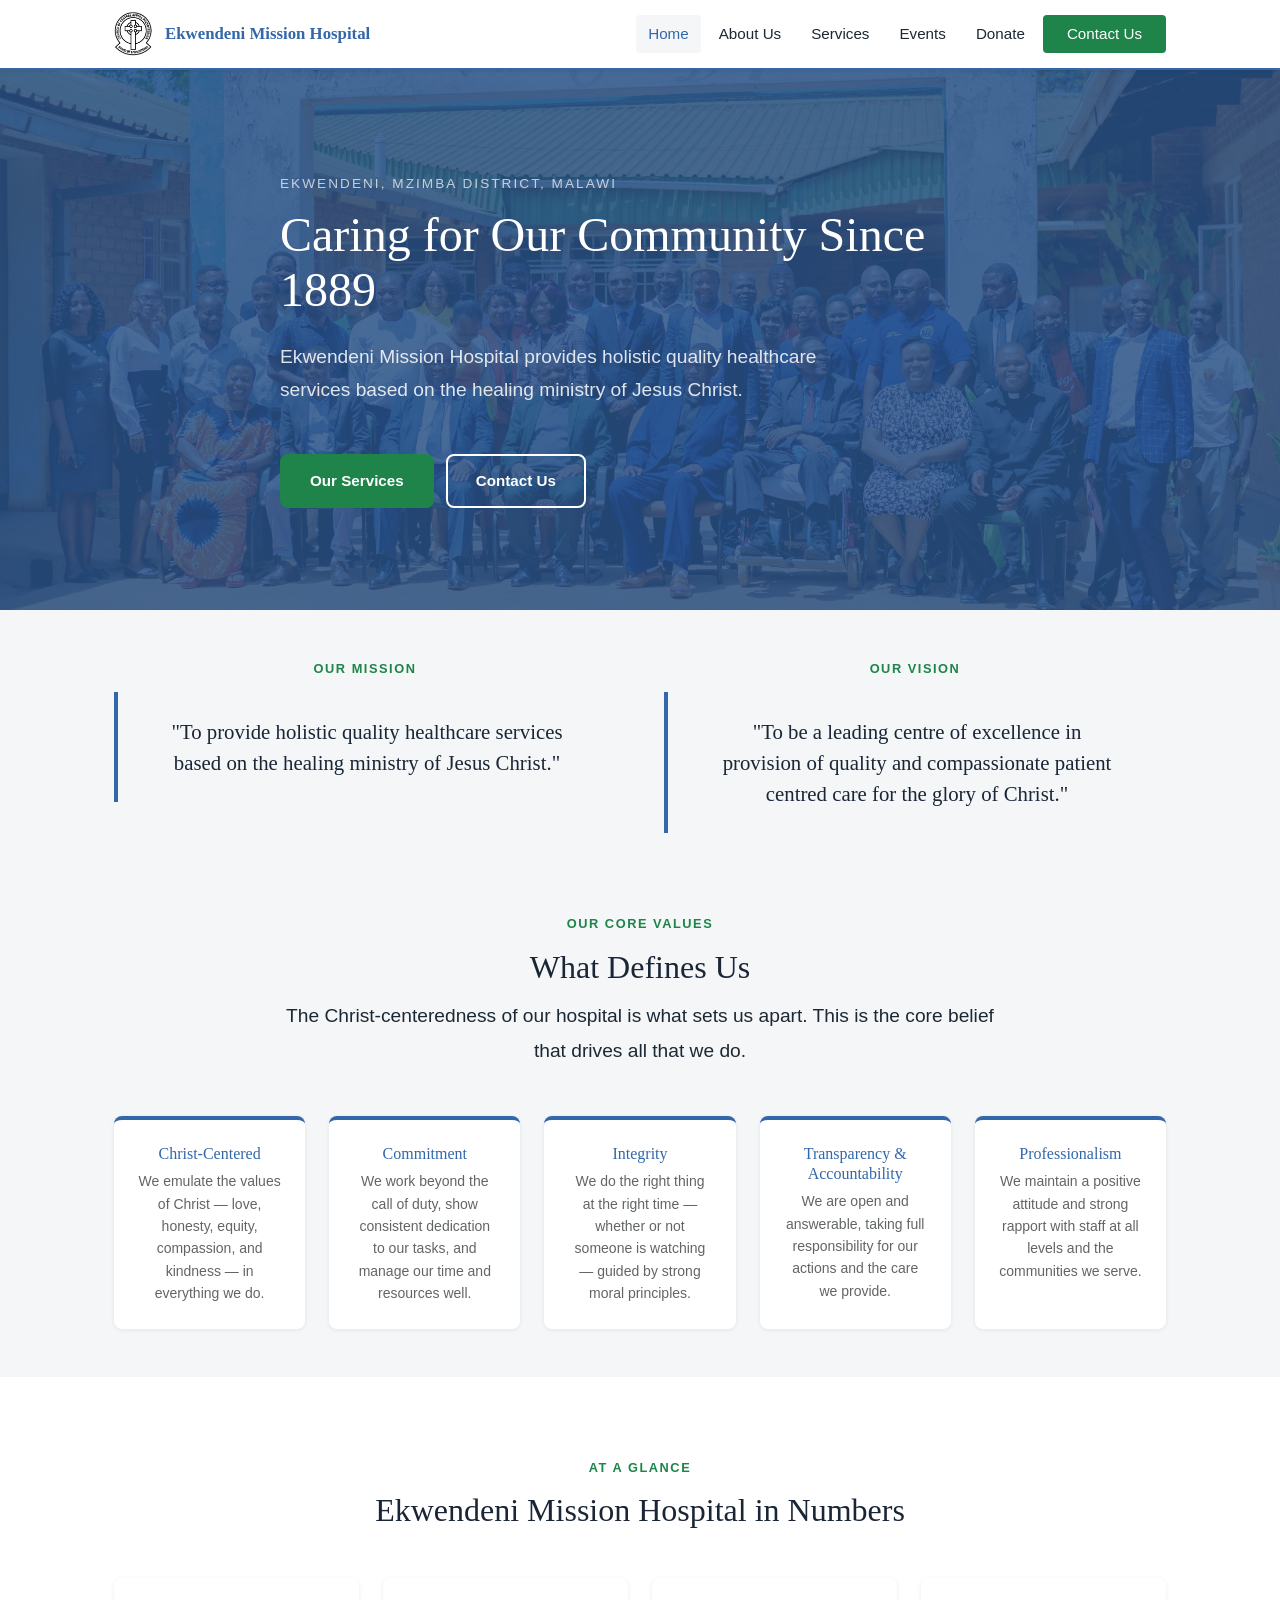
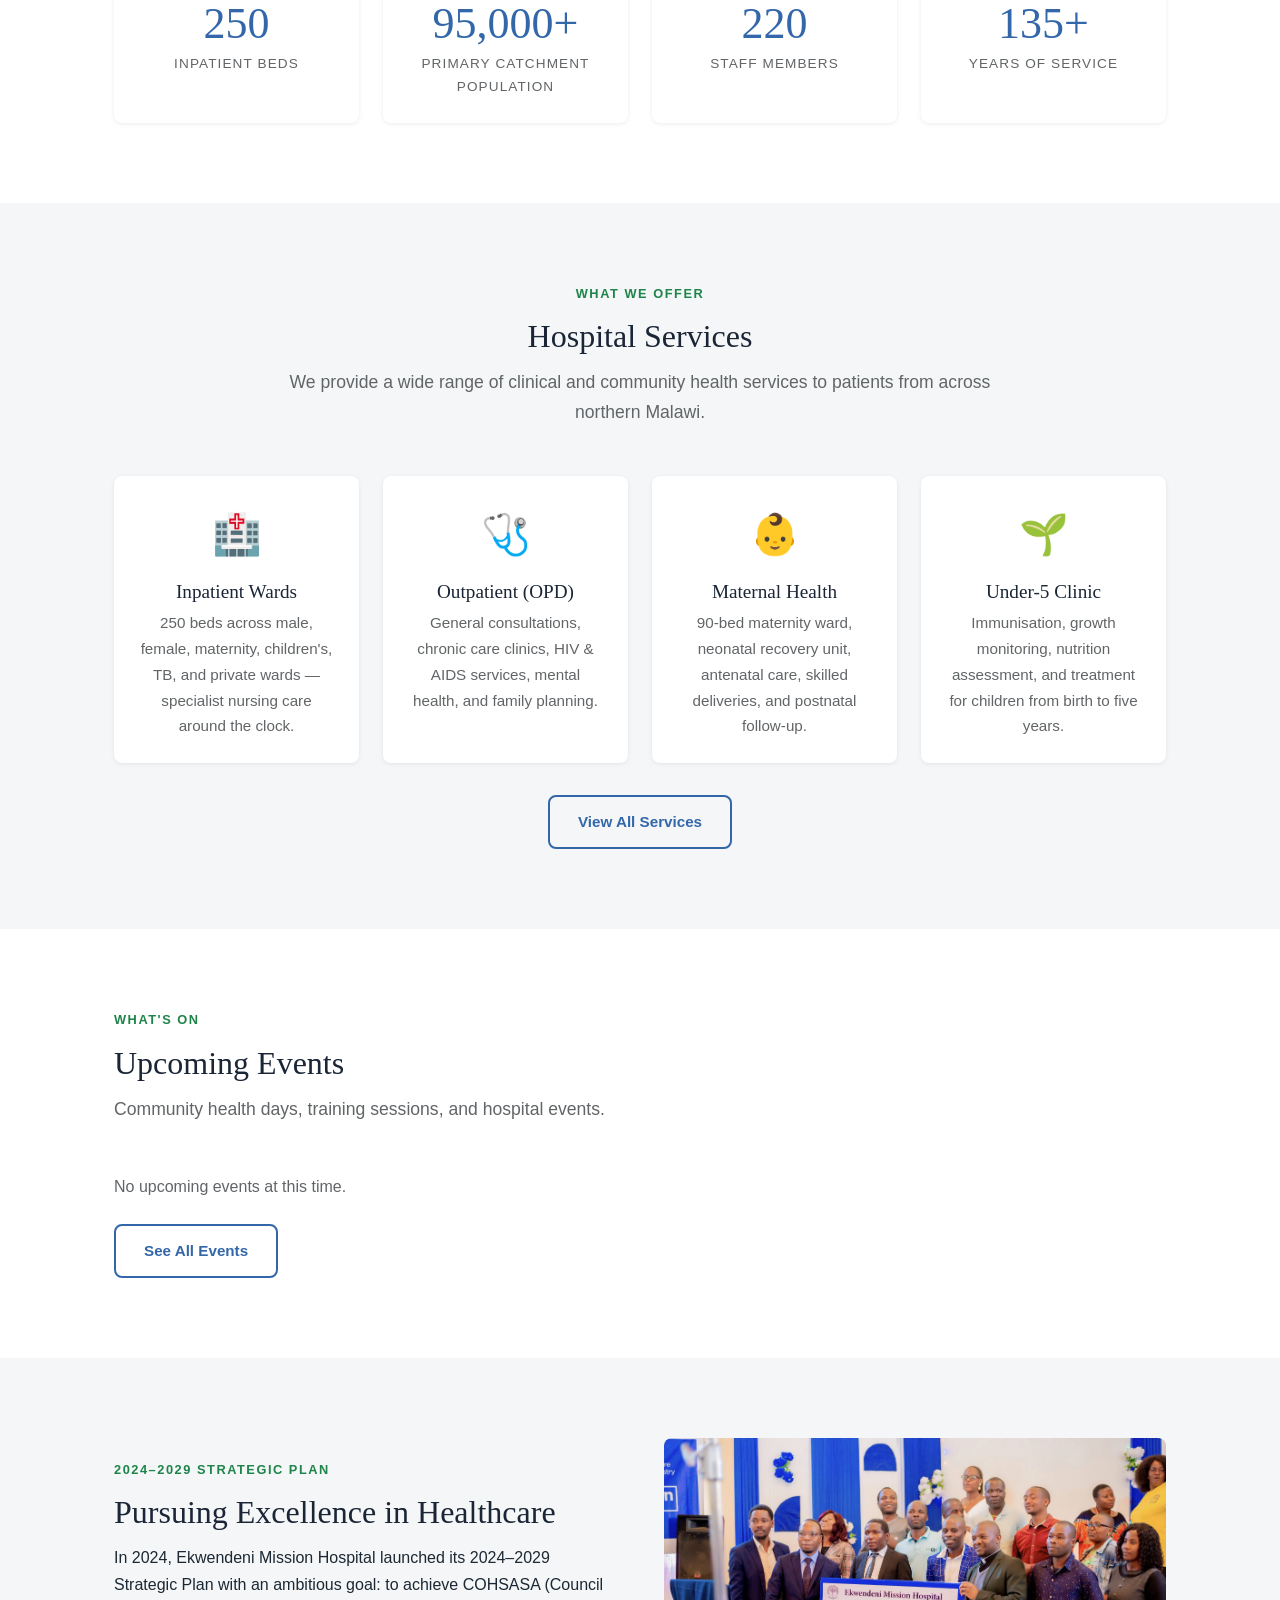
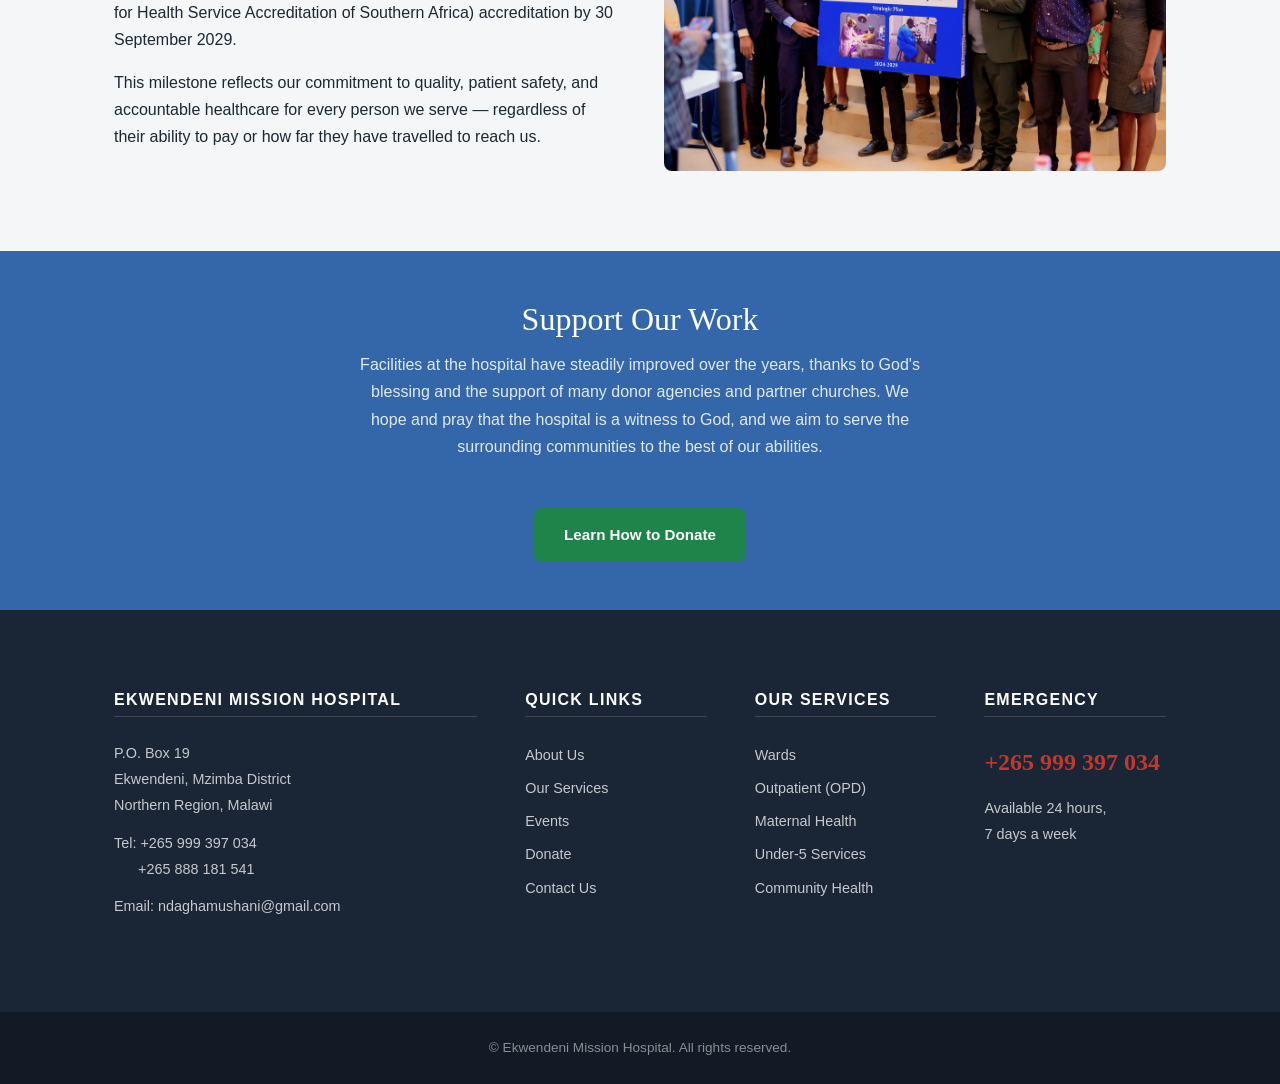
==== commit afab97d5: "fixes" ====
--- a/index.html
+++ b/index.html
@@ -5,6 +5,20 @@
   <meta name="viewport" content="width=device-width, initial-scale=1.0">
   <title>Ekwendeni Mission Hospital — Serving Northern Malawi</title>
   <meta name="description" content="Ekwendeni Mission Hospital provides holistic quality healthcare to the communities of Mzimba District and Northern Malawi, based on the healing ministry of Jesus Christ.">
+  <link rel="icon" href="/assets/images/favicon.png">
+  <!-- Social sharing (update BASE_URL when domain changes from marshallformalawi.org) -->
+  <meta property="og:type"        content="website">
+  <meta property="og:site_name"   content="Ekwendeni Mission Hospital">
+  <meta property="og:title"       content="Ekwendeni Mission Hospital — Serving Northern Malawi">
+  <meta property="og:description" content="Ekwendeni Mission Hospital provides holistic quality healthcare to the communities of Mzimba District and Northern Malawi, based on the healing ministry of Jesus Christ.">
+  <meta property="og:url"         content="https://marshallformalawi.org/">
+  <meta property="og:image"       content="https://marshallformalawi.org/assets/images/og-image.jpg">
+  <meta property="og:image:width" content="1200">
+  <meta property="og:image:height" content="630">
+  <meta name="twitter:card"        content="summary_large_image">
+  <meta name="twitter:title"       content="Ekwendeni Mission Hospital — Serving Northern Malawi">
+  <meta name="twitter:description" content="Ekwendeni Mission Hospital provides holistic quality healthcare to the communities of Mzimba District and Northern Malawi, based on the healing ministry of Jesus Christ.">
+  <meta name="twitter:image"       content="https://marshallformalawi.org/assets/images/og-image.jpg">
   <link rel="stylesheet" href="/assets/css/main.css">
 </head>
 <body>
@@ -206,7 +220,7 @@
             </p>
           </div>
           <div>
-            <img src="/assets/images/emh_strategicplan_groupphoto.png"
+            <img src="/assets/images/emh_strategicplan_groupphoto.jpg"
                  alt="Hospital staff and leadership gathered at the 2024 Strategic Plan launch"
                  style="width:100%;border-radius:8px;">
           </div>
--- a/assets/css/main.css
+++ b/assets/css/main.css
@@ -505,7 +505,7 @@
 .hero-bg {
   position: absolute;
   inset: 0;
-  background-image: url('/assets/images/emh_leadership.png');
+  background-image: url('/assets/images/emh_leadership.jpg');
   background-size: cover;
   background-position: center;
   opacity: 0.15;
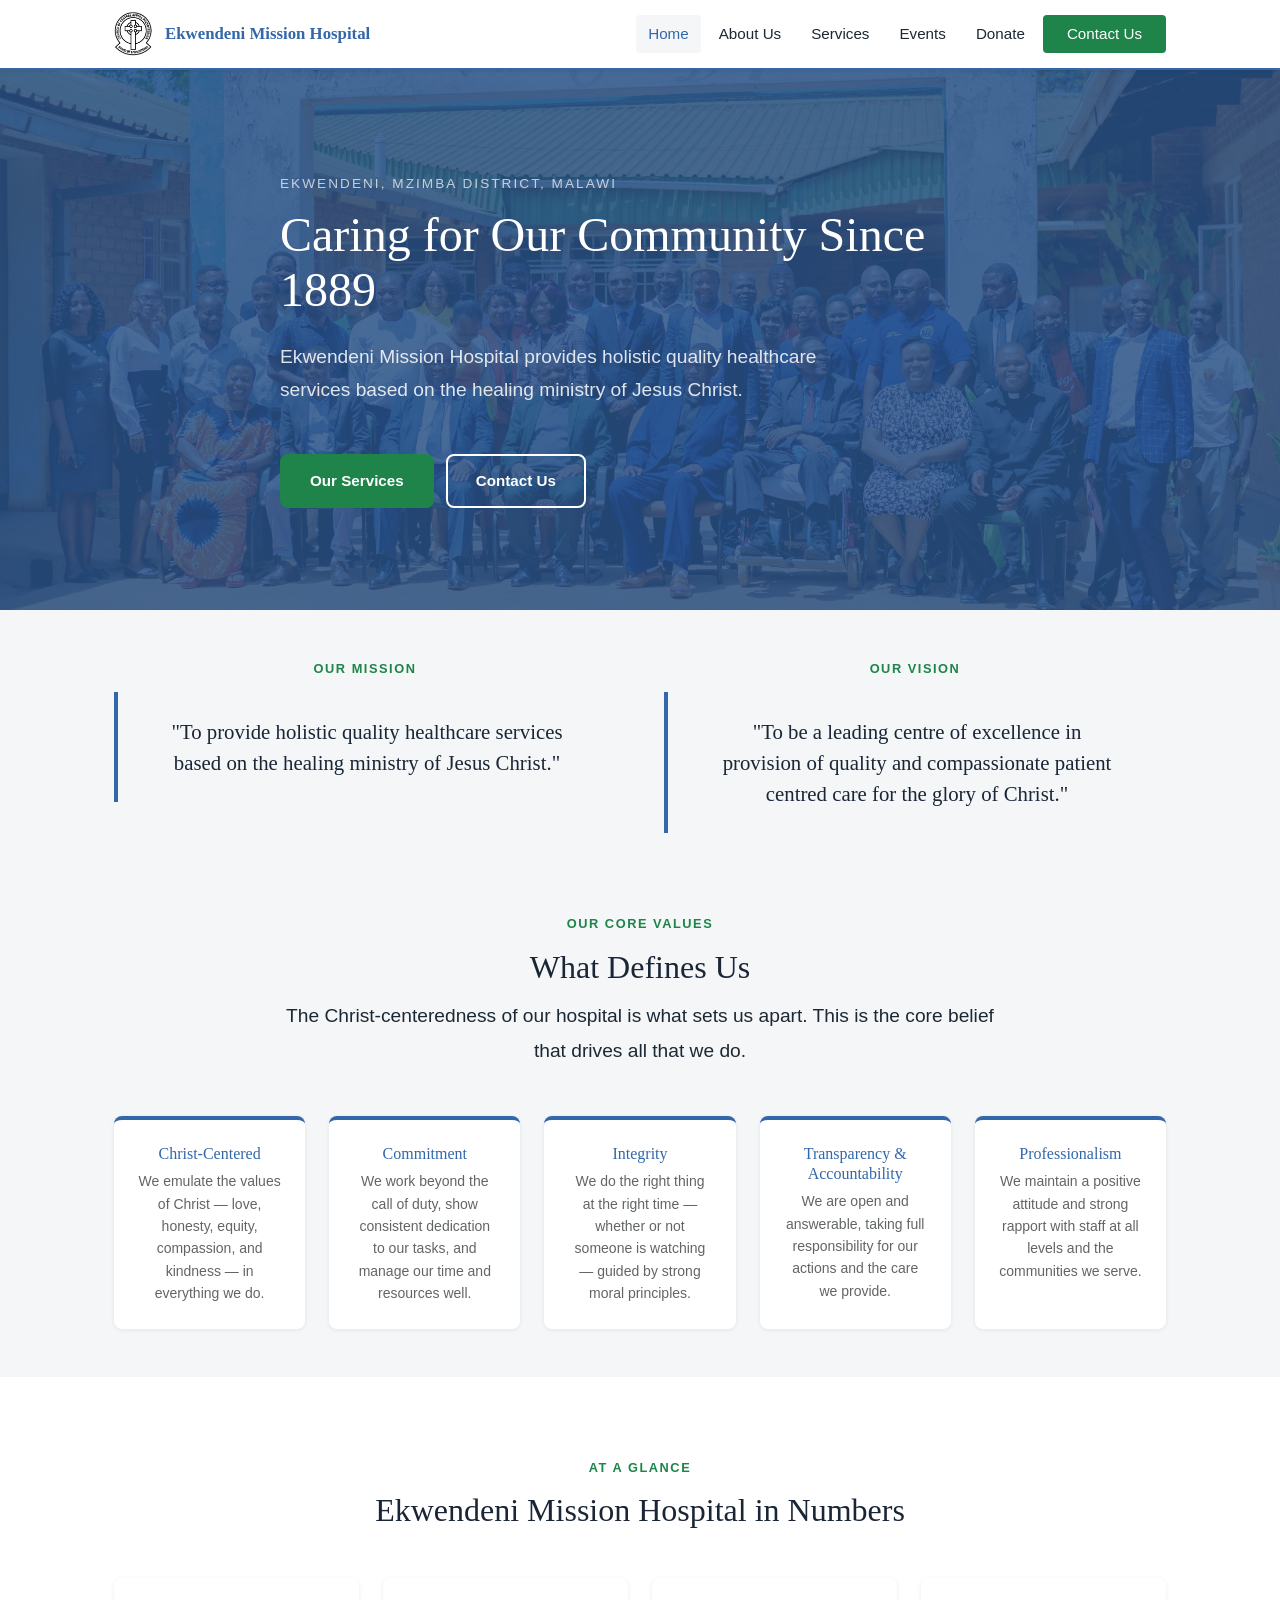
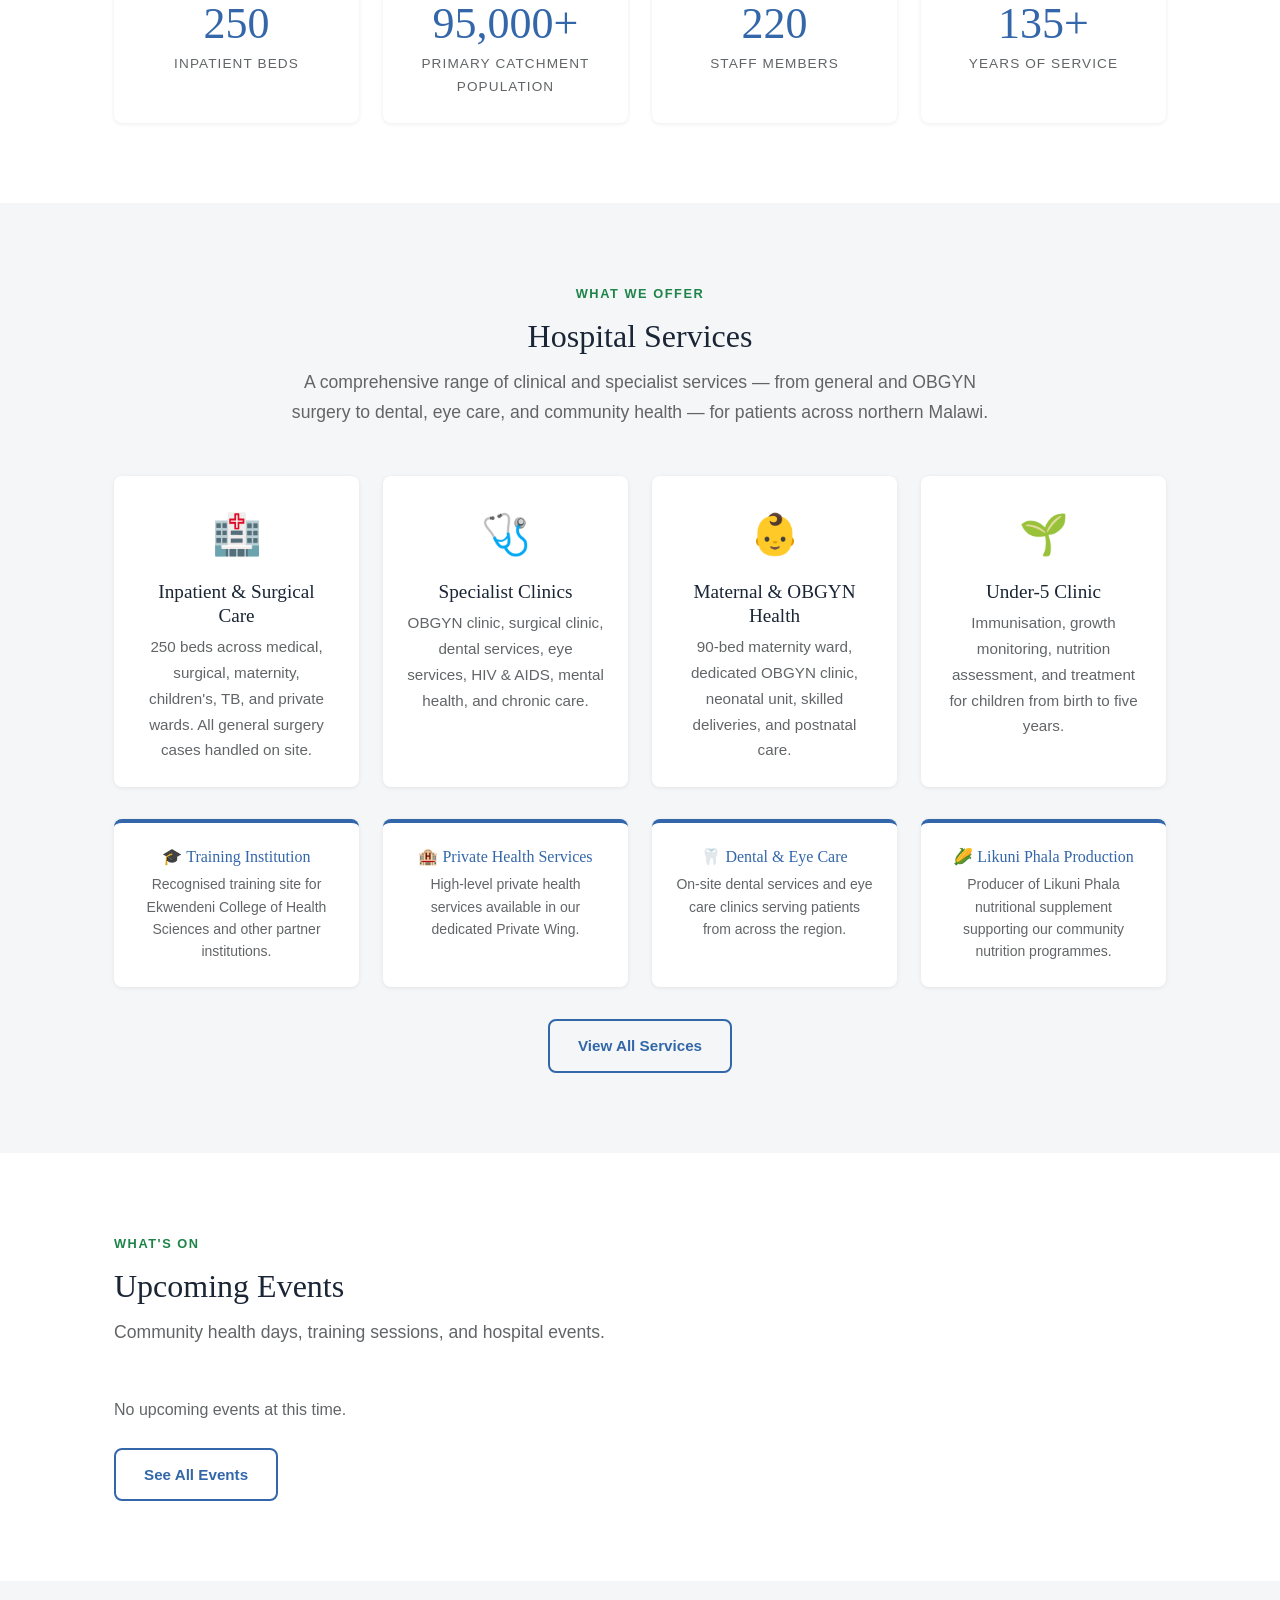
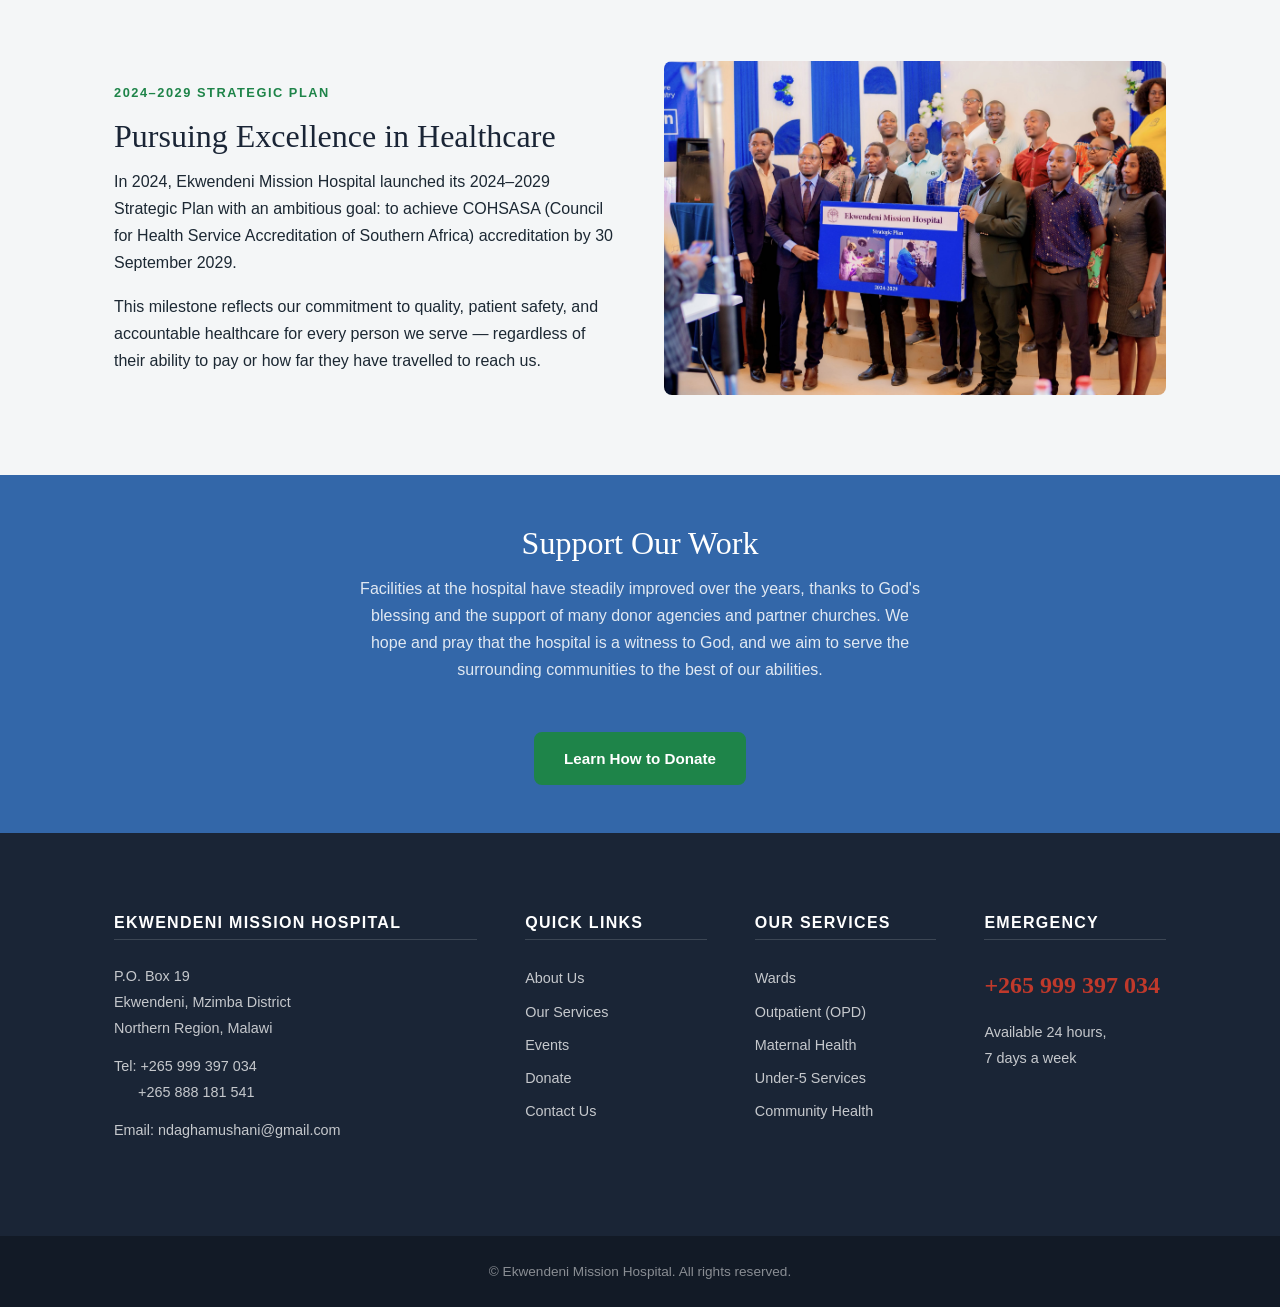
==== commit 1fa79f29: "updates" ====
--- a/index.html
+++ b/index.html
@@ -135,8 +135,7 @@
           <span class="section-label">What We Offer</span>
           <h2 class="section-title">Hospital Services</h2>
           <p class="section-subtitle">
-            We provide a wide range of clinical and community health services
-            to patients from across northern Malawi.
+            A comprehensive range of clinical and specialist services — from general and OBGYN surgery to dental, eye care, and community health — for patients across northern Malawi.
           </p>
         </div>
 
@@ -145,24 +144,24 @@
           <a href="/services.html#wards" class="card" style="text-decoration:none;color:inherit;">
             <div class="card-body" style="text-align:center;">
               <div style="font-size:2.5rem;margin-bottom:0.75rem;">🏥</div>
-              <h3>Inpatient Wards</h3>
-              <p>250 beds across male, female, maternity, children's, TB, and private wards — specialist nursing care around the clock.</p>
-            </div>
-          </a>
-
-          <a href="/services.html#opd" class="card" style="text-decoration:none;color:inherit;">
+              <h3>Inpatient &amp; Surgical Care</h3>
+              <p>250 beds across medical, surgical, maternity, children's, TB, and private wards. All general surgery cases handled on site.</p>
+            </div>
+          </a>
+
+          <a href="/services.html#specialist" class="card" style="text-decoration:none;color:inherit;">
             <div class="card-body" style="text-align:center;">
               <div style="font-size:2.5rem;margin-bottom:0.75rem;">🩺</div>
-              <h3>Outpatient (OPD)</h3>
-              <p>General consultations, chronic care clinics, HIV &amp; AIDS services, mental health, and family planning.</p>
+              <h3>Specialist Clinics</h3>
+              <p>OBGYN clinic, surgical clinic, dental services, eye services, HIV &amp; AIDS, mental health, and chronic care.</p>
             </div>
           </a>
 
           <a href="/services.html#maternal" class="card" style="text-decoration:none;color:inherit;">
             <div class="card-body" style="text-align:center;">
               <div style="font-size:2.5rem;margin-bottom:0.75rem;">👶</div>
-              <h3>Maternal Health</h3>
-              <p>90-bed maternity ward, neonatal recovery unit, antenatal care, skilled deliveries, and postnatal follow-up.</p>
+              <h3>Maternal &amp; OBGYN Health</h3>
+              <p>90-bed maternity ward, dedicated OBGYN clinic, neonatal unit, skilled deliveries, and postnatal care.</p>
             </div>
           </a>
 
@@ -174,6 +173,26 @@
             </div>
           </a>
 
+        </div>
+
+        <!-- Additional service highlights -->
+        <div class="grid-4" style="margin-top:2rem;text-align:center;">
+          <div class="values-card">
+            <h4>🎓 Training Institution</h4>
+            <p>Recognised training site for Ekwendeni College of Health Sciences and other partner institutions.</p>
+          </div>
+          <div class="values-card">
+            <h4>🏨 Private Health Services</h4>
+            <p>High-level private health services available in our dedicated Private Wing.</p>
+          </div>
+          <div class="values-card">
+            <h4>🦷 Dental &amp; Eye Care</h4>
+            <p>On-site dental services and eye care clinics serving patients from across the region.</p>
+          </div>
+          <div class="values-card">
+            <h4>🌽 Likuni Phala Production</h4>
+            <p>Producer of Likuni Phala nutritional supplement supporting our community nutrition programmes.</p>
+          </div>
         </div>
 
         <div style="text-align:center;margin-top:2rem;">
--- a/assets/css/main.css
+++ b/assets/css/main.css
@@ -305,7 +305,7 @@
 
 .nav-logo-text {
   font-family: var(--font-heading);
-  font-size: 1.05rem;
+  font-size: clamp(0.72rem, 2.8vw, 1.05rem);
   color: var(--color-primary);
   font-weight: bold;
   line-height: 1.3;
@@ -400,7 +400,7 @@
 .nav-toggle span {
   display: block;
   height: 2px;
-  background: var(--color-primary);
+  background: var(--color-heading);
   border-radius: 2px;
   transition: transform var(--transition), opacity var(--transition);
 }
@@ -745,6 +745,22 @@
 /* ============================================================
    11. HOME PAGE
    ============================================================ */
+
+/* Mission / Vision two-up grid */
+.mission-vision-grid {
+  display: grid;
+  grid-template-columns: 1fr 1fr;
+  gap: var(--space-lg);
+  margin-bottom: var(--space-xl);
+}
+
+/* Values card grid — 5 col desktop, narrows in responsive section below */
+.values-grid {
+  display: grid;
+  grid-template-columns: repeat(5, 1fr);
+  gap: var(--space-md);
+  margin-top: var(--space-lg);
+}
 
 /* Mission brief strip */
 .mission-strip {
@@ -1449,23 +1465,6 @@
   }
 }
 
-/* ============================================================
-   MISSION / VISION / VALUES — index.html
-   ============================================================ */
-
-.mission-vision-grid {
-  display: grid;
-  grid-template-columns: 1fr 1fr;
-  gap: var(--space-lg);
-  margin-bottom: var(--space-xl);
-}
-
-.values-grid {
-  display: grid;
-  grid-template-columns: repeat(5, 1fr);
-  gap: var(--space-md);
-  margin-top: var(--space-lg);
-}
 
 .values-card {
   background: var(--color-white);
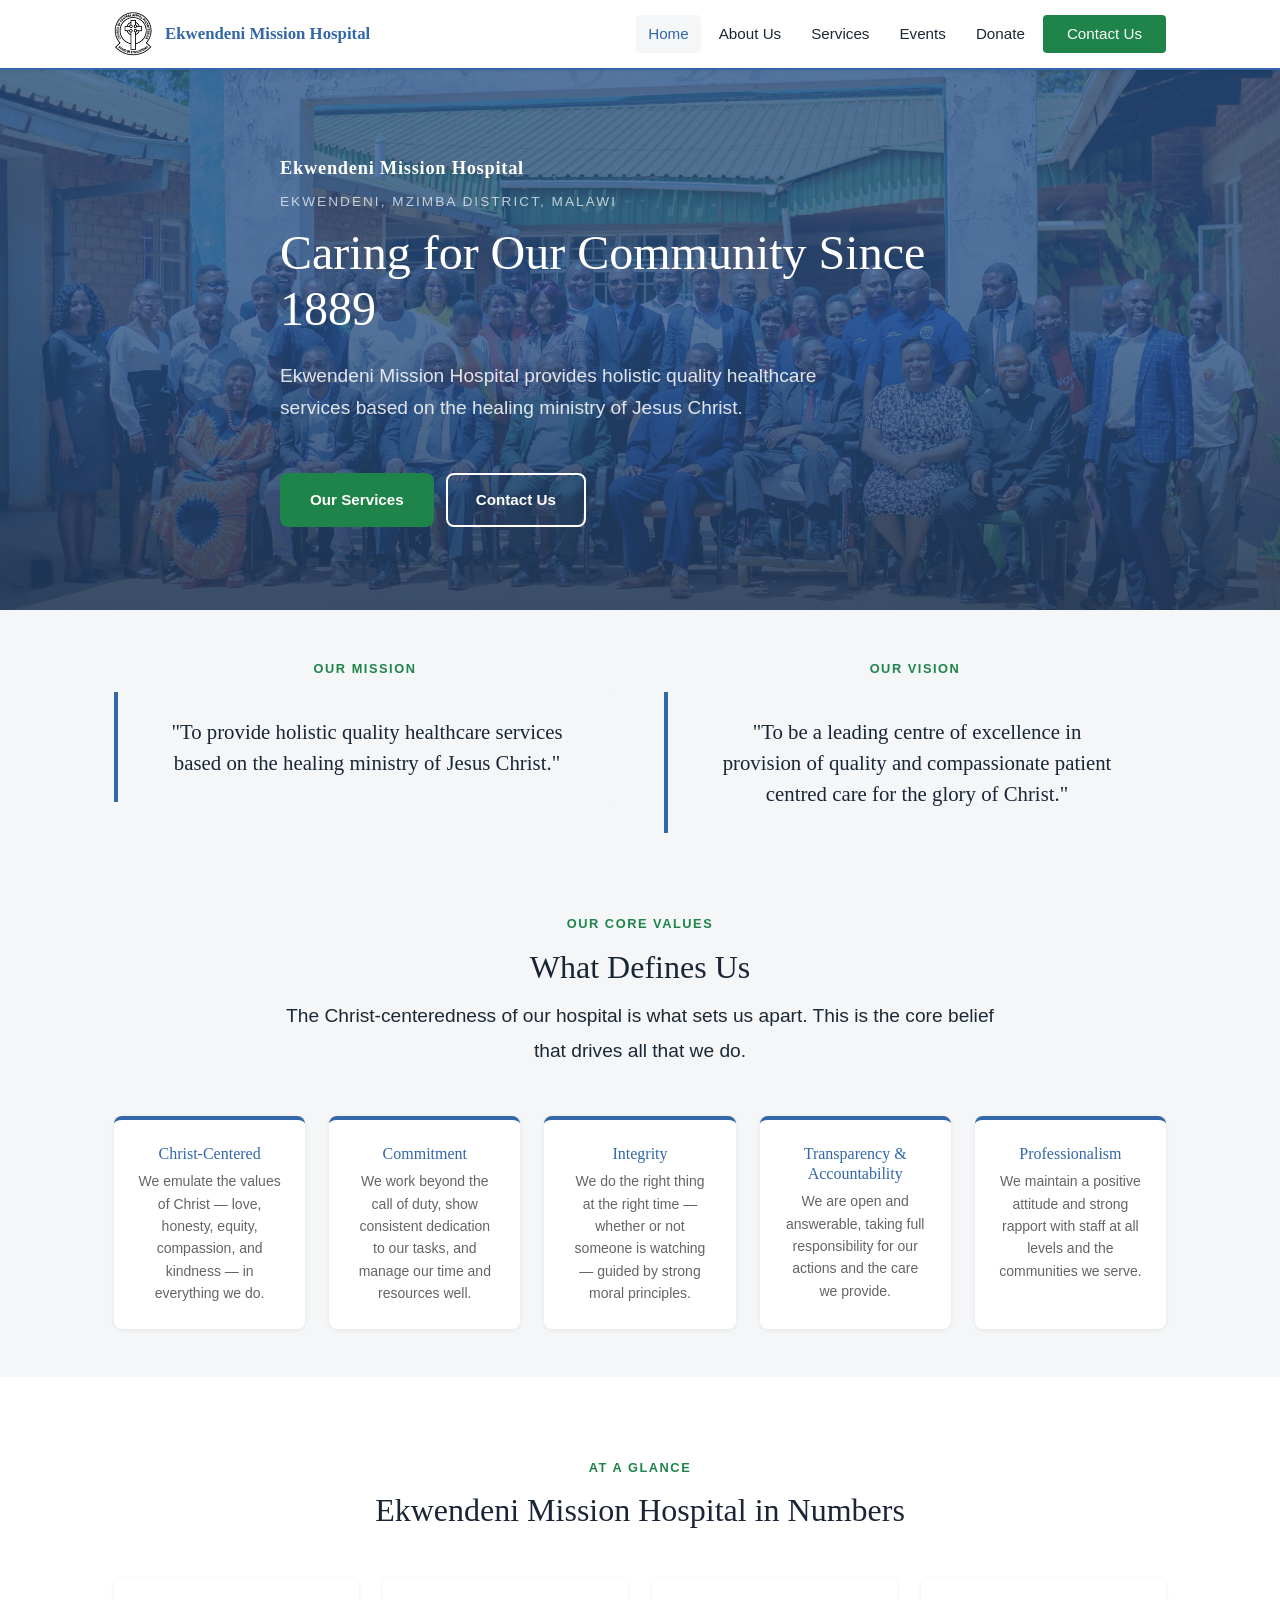
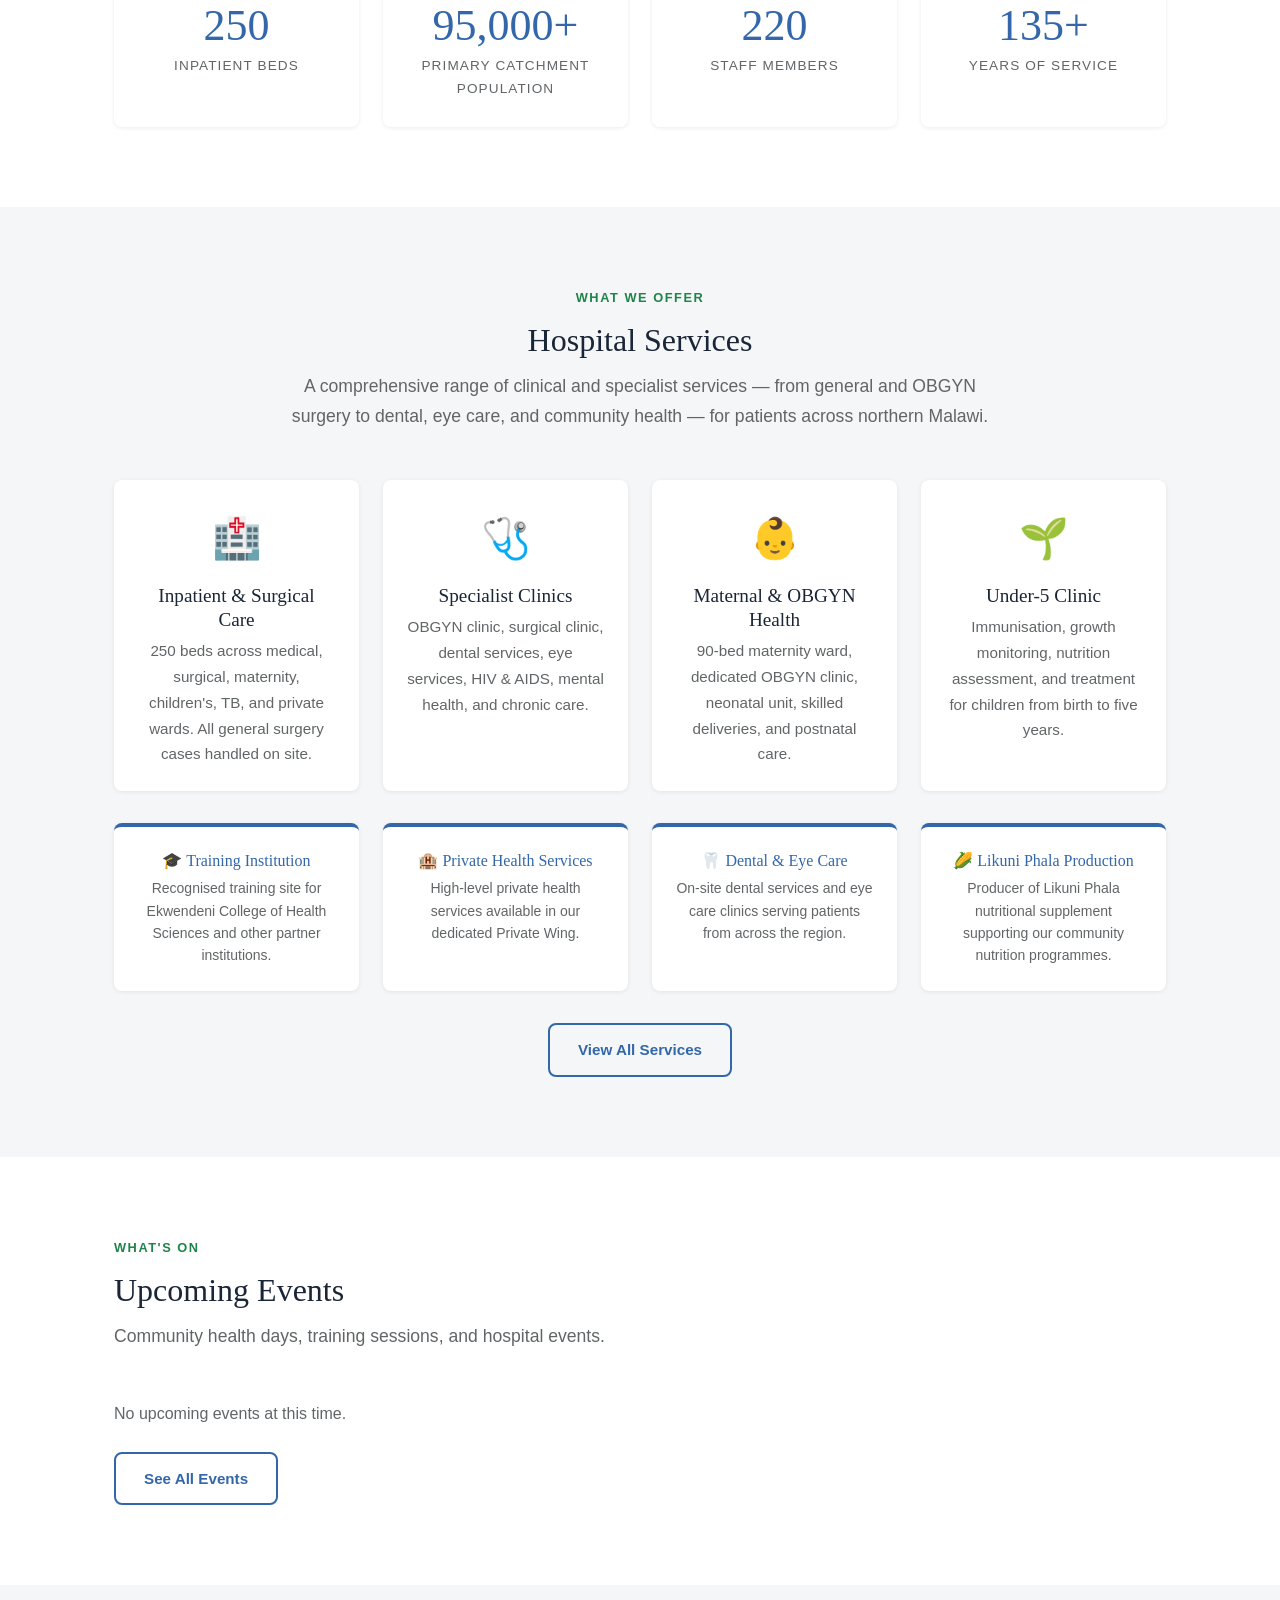
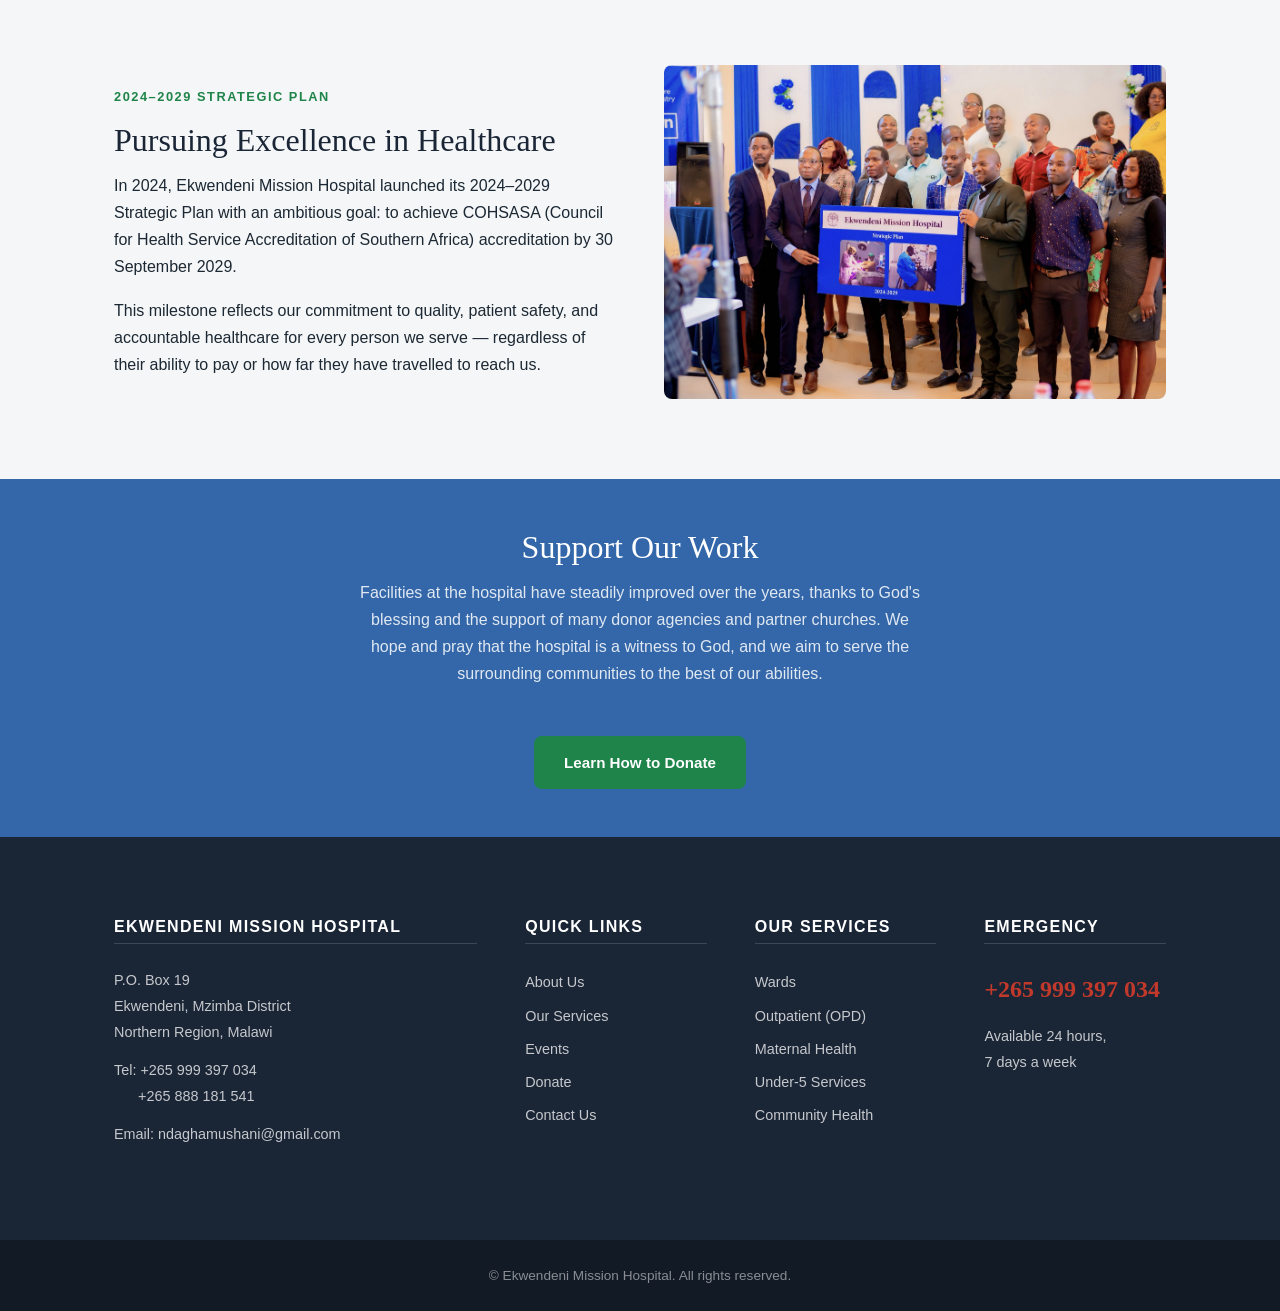
==== commit dbcb795b: "mobile upgrades" ====
--- a/index.html
+++ b/index.html
@@ -32,6 +32,7 @@
       <div class="hero-bg" aria-hidden="true"></div>
       <div class="container">
         <div class="hero-content">
+          <span class="hero-name">Ekwendeni Mission Hospital</span>
           <span class="hero-label">Ekwendeni, Mzimba District, Malawi</span>
           <h1>Caring for Our Community Since 1889</h1>
           <p class="hero-subtitle">
--- a/assets/css/main.css
+++ b/assets/css/main.css
@@ -91,6 +91,7 @@
 html {
   scroll-behavior: smooth;
   font-size: 16px;
+  overflow-x: hidden;
 }
 
 body {
@@ -253,6 +254,7 @@
 .grid-2 { display: grid; grid-template-columns: repeat(2, 1fr); gap: var(--space-md); }
 .grid-3 { display: grid; grid-template-columns: repeat(3, 1fr); gap: var(--space-md); }
 .grid-4 { display: grid; grid-template-columns: repeat(4, 1fr); gap: var(--space-md); }
+.grid-2 > *, .grid-3 > *, .grid-4 > *, .stats-grid > *, .services-preview-grid > * { min-width: 0; }
 
 
 /* ============================================================
@@ -305,7 +307,7 @@
 
 .nav-logo-text {
   font-family: var(--font-heading);
-  font-size: clamp(0.72rem, 2.8vw, 1.05rem);
+  font-size: clamp(0.875rem, 2.8vw, 1.05rem);
   color: var(--color-primary);
   font-weight: bold;
   line-height: 1.3;
@@ -399,9 +401,11 @@
 
 .nav-toggle span {
   display: block;
-  height: 2px;
+  width: 100%;
+  height: 3px;
+  border-radius: 2px;
   background: var(--color-heading);
-  border-radius: 2px;
+  flex-shrink: 0;
   transition: transform var(--transition), opacity var(--transition);
 }
 
@@ -508,7 +512,16 @@
   background-image: url('/assets/images/emh_leadership.jpg');
   background-size: cover;
   background-position: center;
-  opacity: 0.15;
+  opacity: 0.22;
+}
+
+/* Gradient overlay for text legibility at bottom of hero */
+.hero::after {
+  content: '';
+  position: absolute;
+  inset: 0;
+  background: linear-gradient(to bottom, transparent 40%, rgba(26, 37, 54, 0.45) 100%);
+  pointer-events: none;
 }
 
 .hero-content {
@@ -516,6 +529,16 @@
   z-index: 1;
   max-width: var(--max-width-text);
   color: var(--color-white);
+}
+
+.hero-name {
+  display: block;
+  font-size: 1.15rem;
+  font-family: var(--font-heading);
+  font-weight: bold;
+  color: var(--color-white);
+  letter-spacing: 0.04em;
+  margin-bottom: var(--space-xs);
 }
 
 .hero-label {
@@ -687,10 +710,11 @@
   margin-bottom: var(--space-xs);
 }
 
-.card-tag--health    { background: #d5f5e3; color: #1e8449; }
-.card-tag--training  { background: #d6eaf8; color: #1a5276; }
-.card-tag--outreach  { background: #fef9e7; color: #b7950b; }
-.card-tag--general   { background: #f2f3f4; color: #626567; }
+.card-tag--health       { background: #d5f5e3; color: #1e8449; }
+.card-tag--training     { background: #d6eaf8; color: #1a5276; }
+.card-tag--outreach     { background: #fef9e7; color: #b7950b; }
+.card-tag--fundraising  { background: #fde8d8; color: #a04000; }
+.card-tag--general      { background: #f2f3f4; color: #626567; }
 
 
 /* ============================================================
@@ -708,12 +732,21 @@
   border-radius: var(--radius-md);
   background: var(--color-white);
   box-shadow: var(--shadow-sm);
+  min-width: 0;
+  border: 2px solid transparent;
+  transition: box-shadow var(--transition), transform var(--transition), border-color var(--transition);
+}
+
+.stat-box:hover {
+  box-shadow: var(--shadow-md);
+  transform: translateY(-2px);
+  border-color: var(--color-primary);
 }
 
 .stat-number {
   display: block;
   font-family: var(--font-heading);
-  font-size: 2.75rem;
+  font-size: clamp(1.6rem, 5vw, 2.75rem);
   color: var(--color-primary);
   line-height: 1;
   margin-bottom: var(--space-xs);
@@ -1295,7 +1328,7 @@
 .form-group input:focus,
 .form-group textarea:focus,
 .form-group select:focus {
-  outline: none;
+  outline: 2px solid transparent;
   border-color: var(--color-primary);
   box-shadow: 0 0 0 3px rgba(26, 82, 118, 0.1);
 }
@@ -1388,6 +1421,8 @@
     border-top: 1px solid var(--color-border);
     box-shadow: var(--shadow-md);
     gap: 0;
+    max-height: calc(100vh - 68px);
+    overflow-y: auto;
   }
 
   .site-nav.nav-open .nav-links {
@@ -1426,6 +1461,7 @@
 
   .values-grid { grid-template-columns: repeat(3, 1fr); }
   .mission-vision-grid { grid-template-columns: 1fr; }
+  .grid-4 { grid-template-columns: repeat(2, 1fr); }
 
   .stats-grid {
     grid-template-columns: repeat(2, 1fr);
@@ -1516,9 +1552,13 @@
 
 /* Mobile */
 @media (max-width: 640px) {
+  .section { padding: var(--space-lg) 0; }
+
   .hero { min-height: 400px; }
   .hero h1 { font-size: 1.75rem; }
   .hero-subtitle { font-size: 1rem; }
+  .hero-name { font-size: 1rem; }
+  .nav-logo-text { font-size: 0.9rem; }
 
   .services-preview-grid {
     grid-template-columns: 1fr;
@@ -1554,3 +1594,40 @@
   .values-grid { grid-template-columns: 1fr; }
   .partners-list { grid-template-columns: 1fr; }
 }
+
+/* Small mobile — phones narrower than 480px */
+@media (max-width: 480px) {
+  .section { padding: var(--space-md) 0; }
+
+  .hero { min-height: 340px; }
+  .hero h1 { font-size: 1.5rem; }
+  .hero-name { font-size: 0.95rem; }
+  .hero-subtitle { font-size: 0.95rem; }
+
+  /* Event card: date badge becomes a horizontal strip at the top */
+  .event-card {
+    grid-template-columns: 1fr;
+    grid-template-rows: auto 1fr;
+  }
+
+  .event-card-date {
+    flex-direction: row;
+    gap: var(--space-sm);
+    padding: var(--space-sm) var(--space-md);
+    justify-content: flex-start;
+  }
+
+  .event-card-day { font-size: 1.4rem; }
+
+  .stat-box { padding: var(--space-sm); }
+
+  .nav-logo-text { font-size: 0.8rem; }
+}
+
+/* Reduced motion — disable all transitions and animations */
+@media (prefers-reduced-motion: reduce) {
+  *, *::before, *::after {
+    transition: none !important;
+    animation: none !important;
+  }
+}
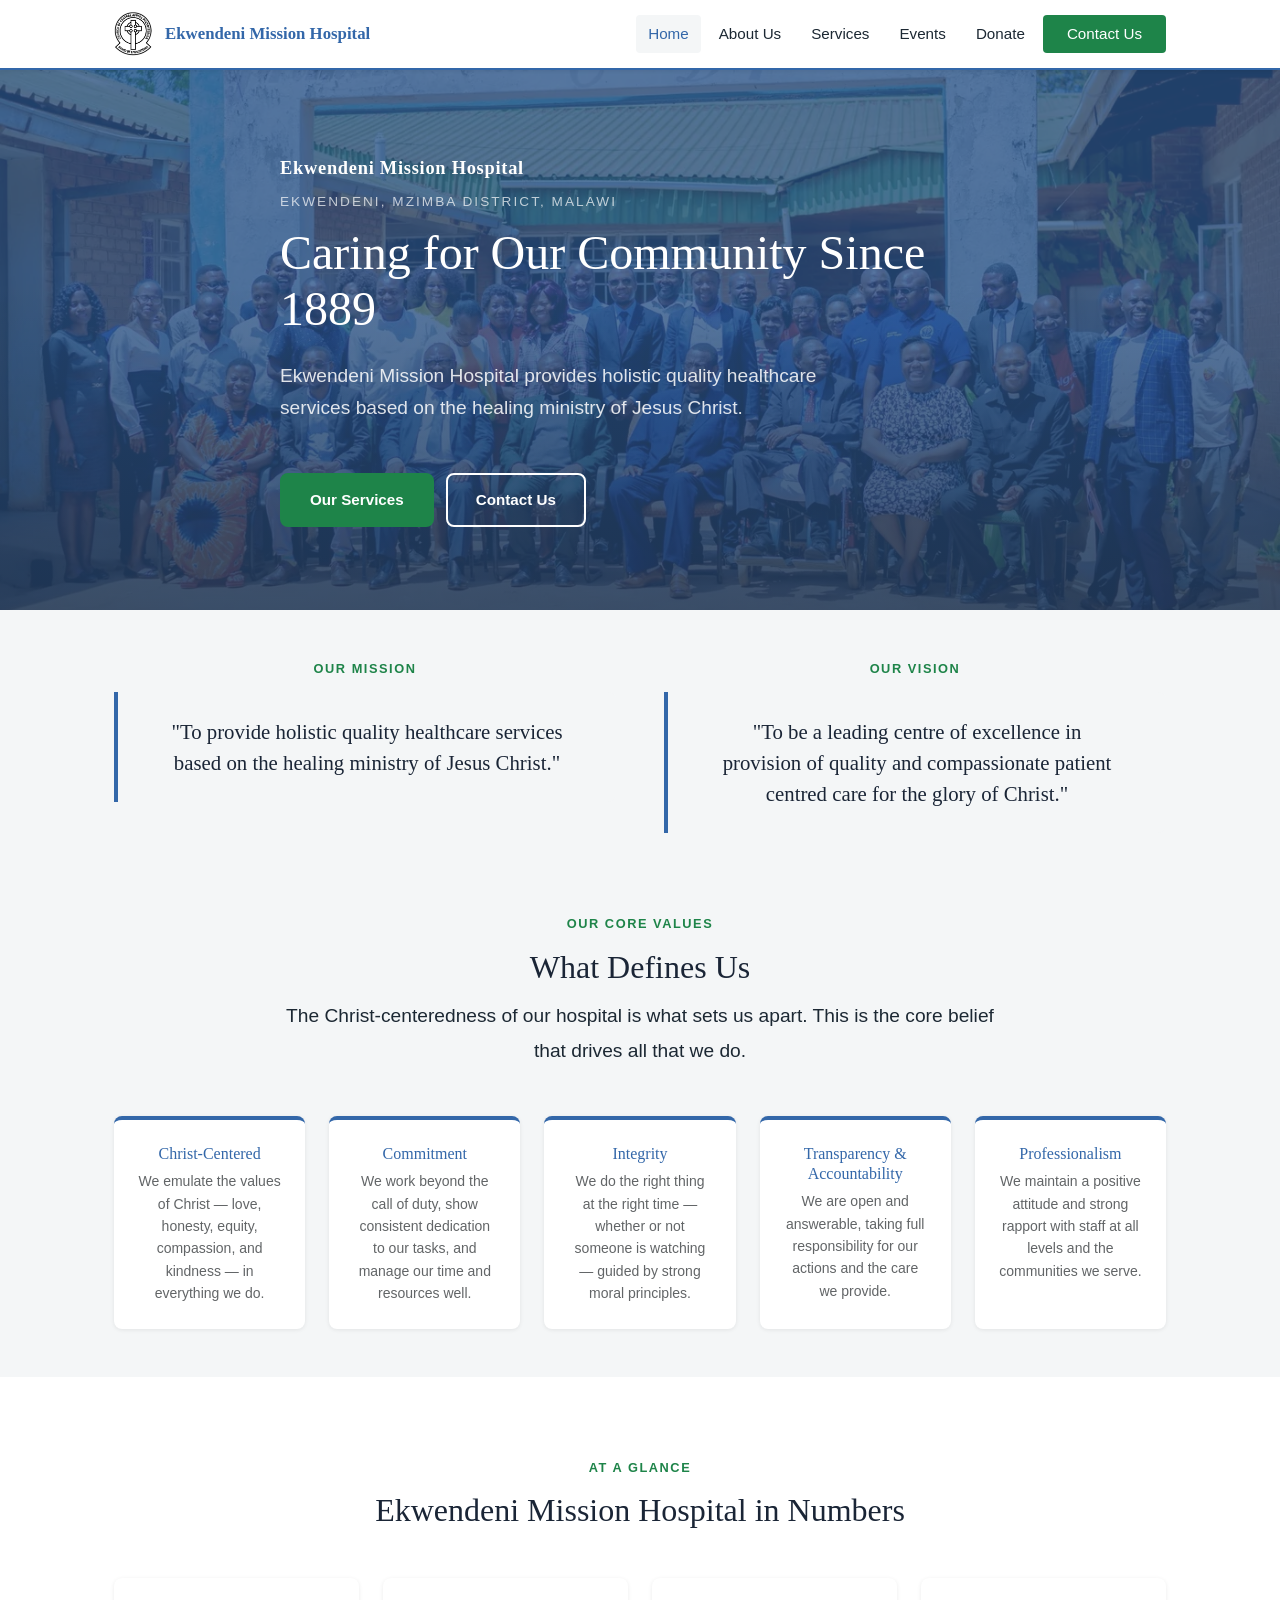
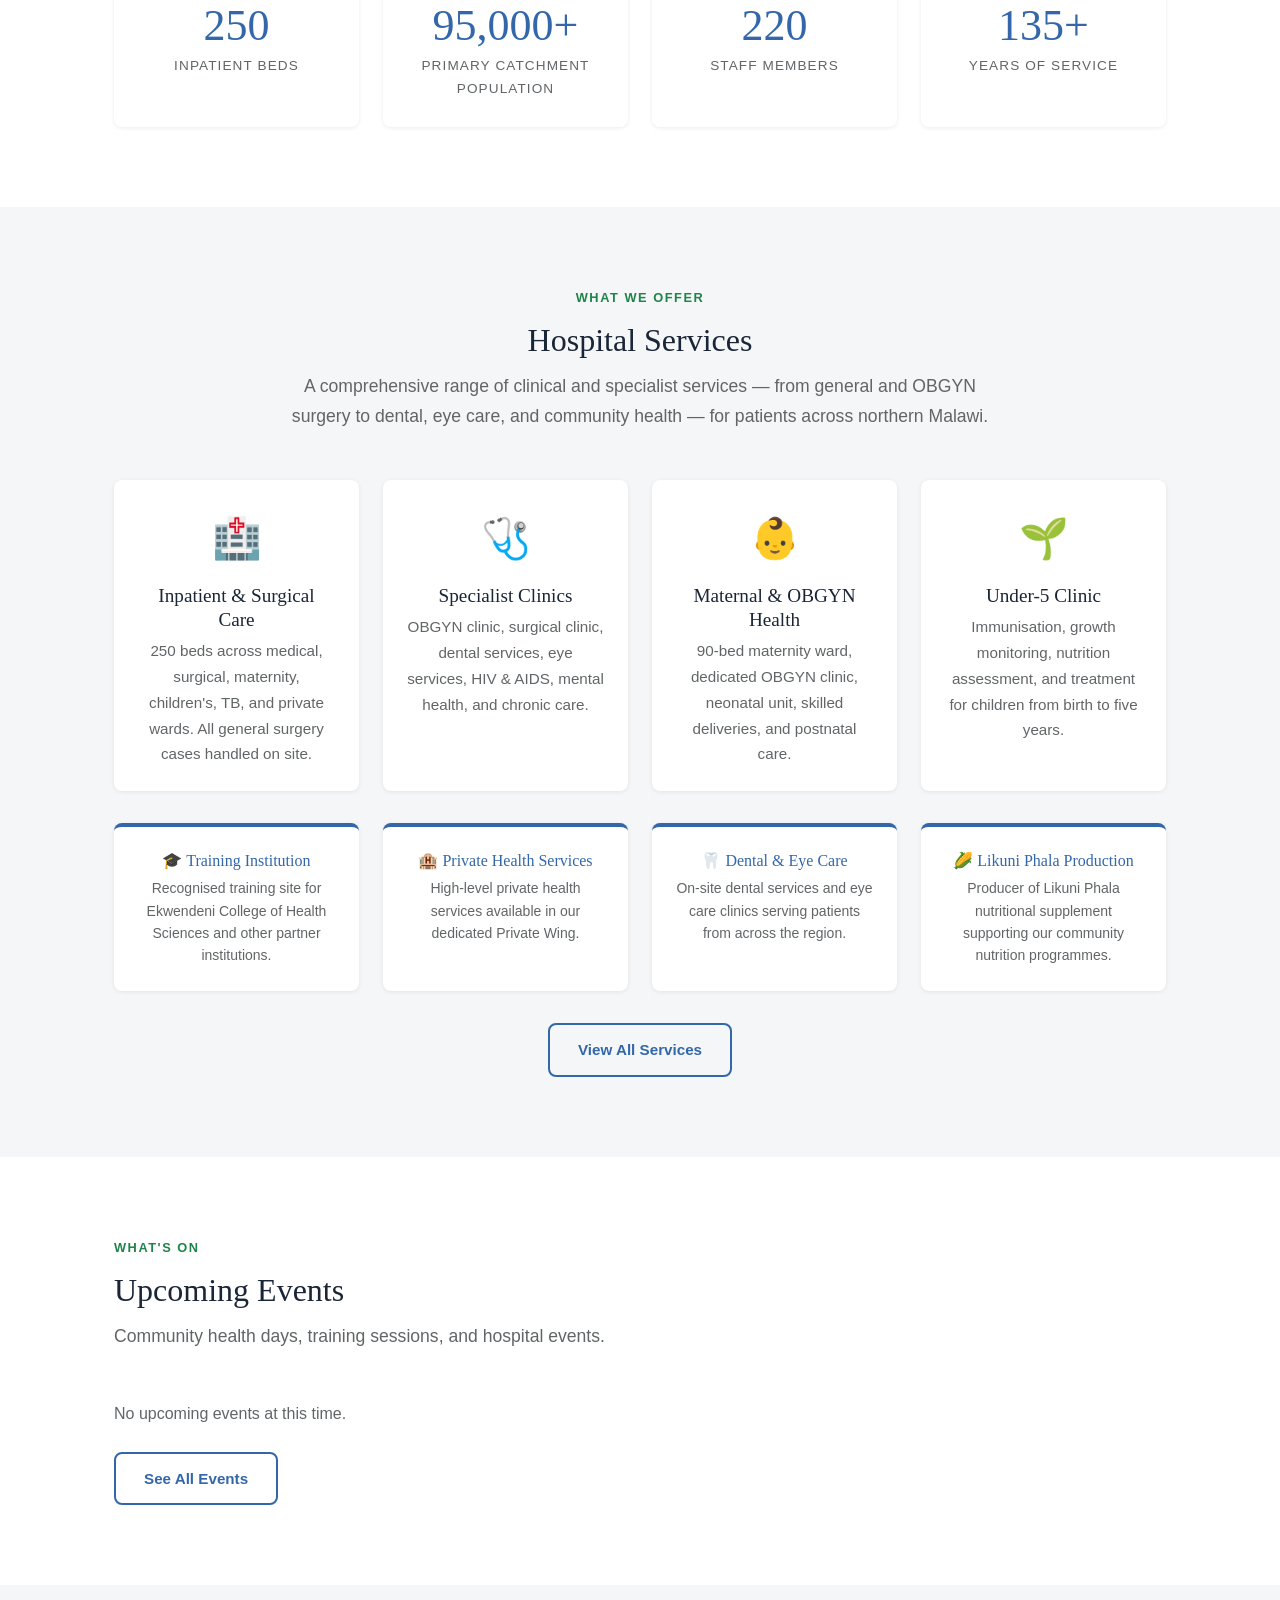
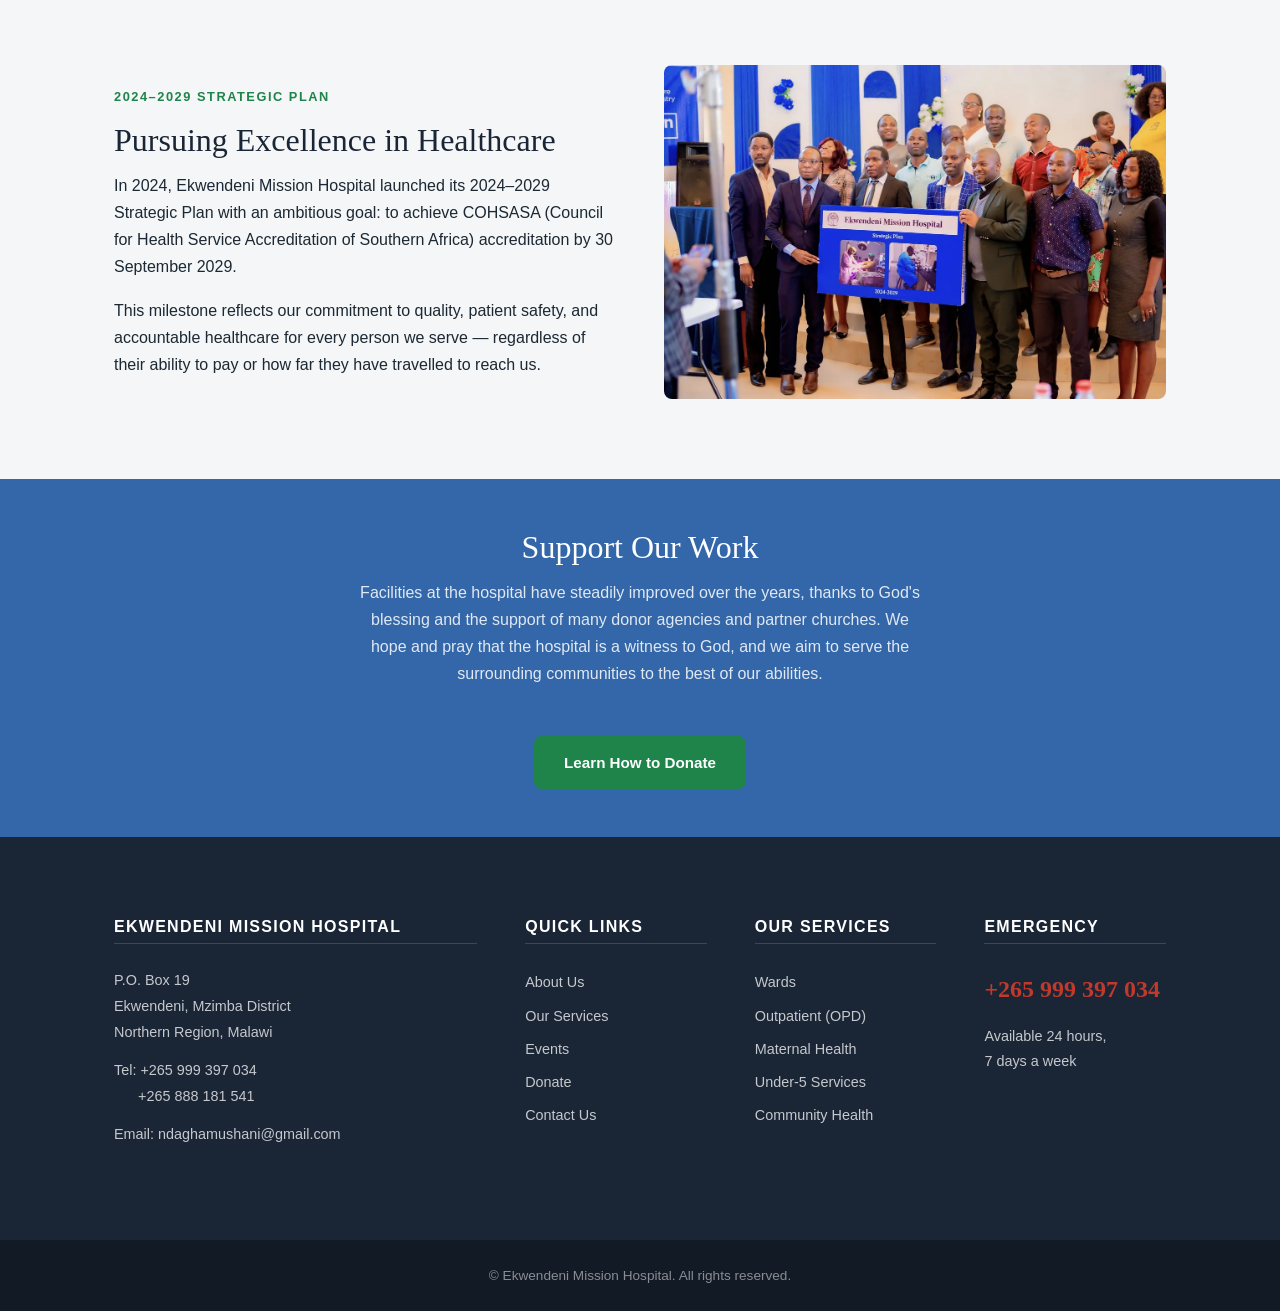
==== commit 3986a80e: "more improvements" ====
--- a/index.html
+++ b/index.html
@@ -5,7 +5,9 @@
   <meta name="viewport" content="width=device-width, initial-scale=1.0">
   <title>Ekwendeni Mission Hospital — Serving Northern Malawi</title>
   <meta name="description" content="Ekwendeni Mission Hospital provides holistic quality healthcare to the communities of Mzimba District and Northern Malawi, based on the healing ministry of Jesus Christ.">
-  <link rel="icon" href="/assets/images/favicon.png">
+  <link rel="icon" href="/assets/images/favicon.svg" type="image/svg+xml">
+  <link rel="icon" href="/assets/images/favicon.png" sizes="32x32">
+  <link rel="apple-touch-icon" href="/assets/images/apple-touch-icon.png">
   <!-- Social sharing (update BASE_URL when domain changes from marshallformalawi.org) -->
   <meta property="og:type"        content="website">
   <meta property="og:site_name"   content="Ekwendeni Mission Hospital">
@@ -107,6 +109,7 @@
           <h2 class="section-title">Ekwendeni Mission Hospital in Numbers</h2>
         </div>
 
+        <!-- UPDATE ANNUALLY: review staff count, years of service (hospital founded 1889) -->
         <div class="stats-grid">
           <div class="stat-box">
             <span class="stat-number">250</span>
@@ -117,11 +120,11 @@
             <span class="stat-label">Primary Catchment Population</span>
           </div>
           <div class="stat-box">
-            <span class="stat-number">220</span>
+            <span class="stat-number">220</span> <!-- UPDATE: current staff headcount -->
             <span class="stat-label">Staff Members</span>
           </div>
           <div class="stat-box">
-            <span class="stat-number">135+</span>
+            <span class="stat-number">135+</span> <!-- UPDATE EACH YEAR: current year minus 1889 -->
             <span class="stat-label">Years of Service</span>
           </div>
         </div>
@@ -240,9 +243,12 @@
             </p>
           </div>
           <div>
+            <picture>
+            <source srcset="/assets/images/emh_strategicplan_groupphoto.webp" type="image/webp">
             <img src="/assets/images/emh_strategicplan_groupphoto.jpg"
                  alt="Hospital staff and leadership gathered at the 2024 Strategic Plan launch"
                  style="width:100%;border-radius:8px;">
+          </picture>
           </div>
         </div>
       </div>
--- a/assets/css/main.css
+++ b/assets/css/main.css
@@ -509,7 +509,10 @@
 .hero-bg {
   position: absolute;
   inset: 0;
-  background-image: url('/assets/images/emh_leadership.jpg');
+  background-image: image-set(
+    url('/assets/images/emh_leadership.webp') type('image/webp'),
+    url('/assets/images/emh_leadership.jpg')  type('image/jpeg')
+  );
   background-size: cover;
   background-position: center;
   opacity: 0.22;
@@ -1010,6 +1013,43 @@
   align-items: center;
   flex-wrap: wrap;
   margin-bottom: var(--space-lg);
+}
+
+/* Category filter row */
+.events-filter {
+  display: flex;
+  flex-wrap: wrap;
+  gap: var(--space-xs);
+  margin-bottom: var(--space-lg);
+}
+
+.filter-btn {
+  padding: 0.35rem 0.9rem;
+  border: 1px solid var(--color-border);
+  border-radius: 999px;
+  background: var(--color-white);
+  font-size: 0.85rem;
+  color: var(--color-text-muted);
+  cursor: pointer;
+  transition: background var(--transition), color var(--transition), border-color var(--transition);
+  white-space: nowrap;
+}
+
+.filter-btn:hover {
+  border-color: var(--color-primary);
+  color: var(--color-primary);
+}
+
+.filter-btn--active {
+  background: var(--color-primary);
+  border-color: var(--color-primary);
+  color: var(--color-white);
+}
+
+.filter-btn--active:hover {
+  background: var(--color-primary-dark);
+  border-color: var(--color-primary-dark);
+  color: var(--color-white);
 }
 
 .view-toggle {
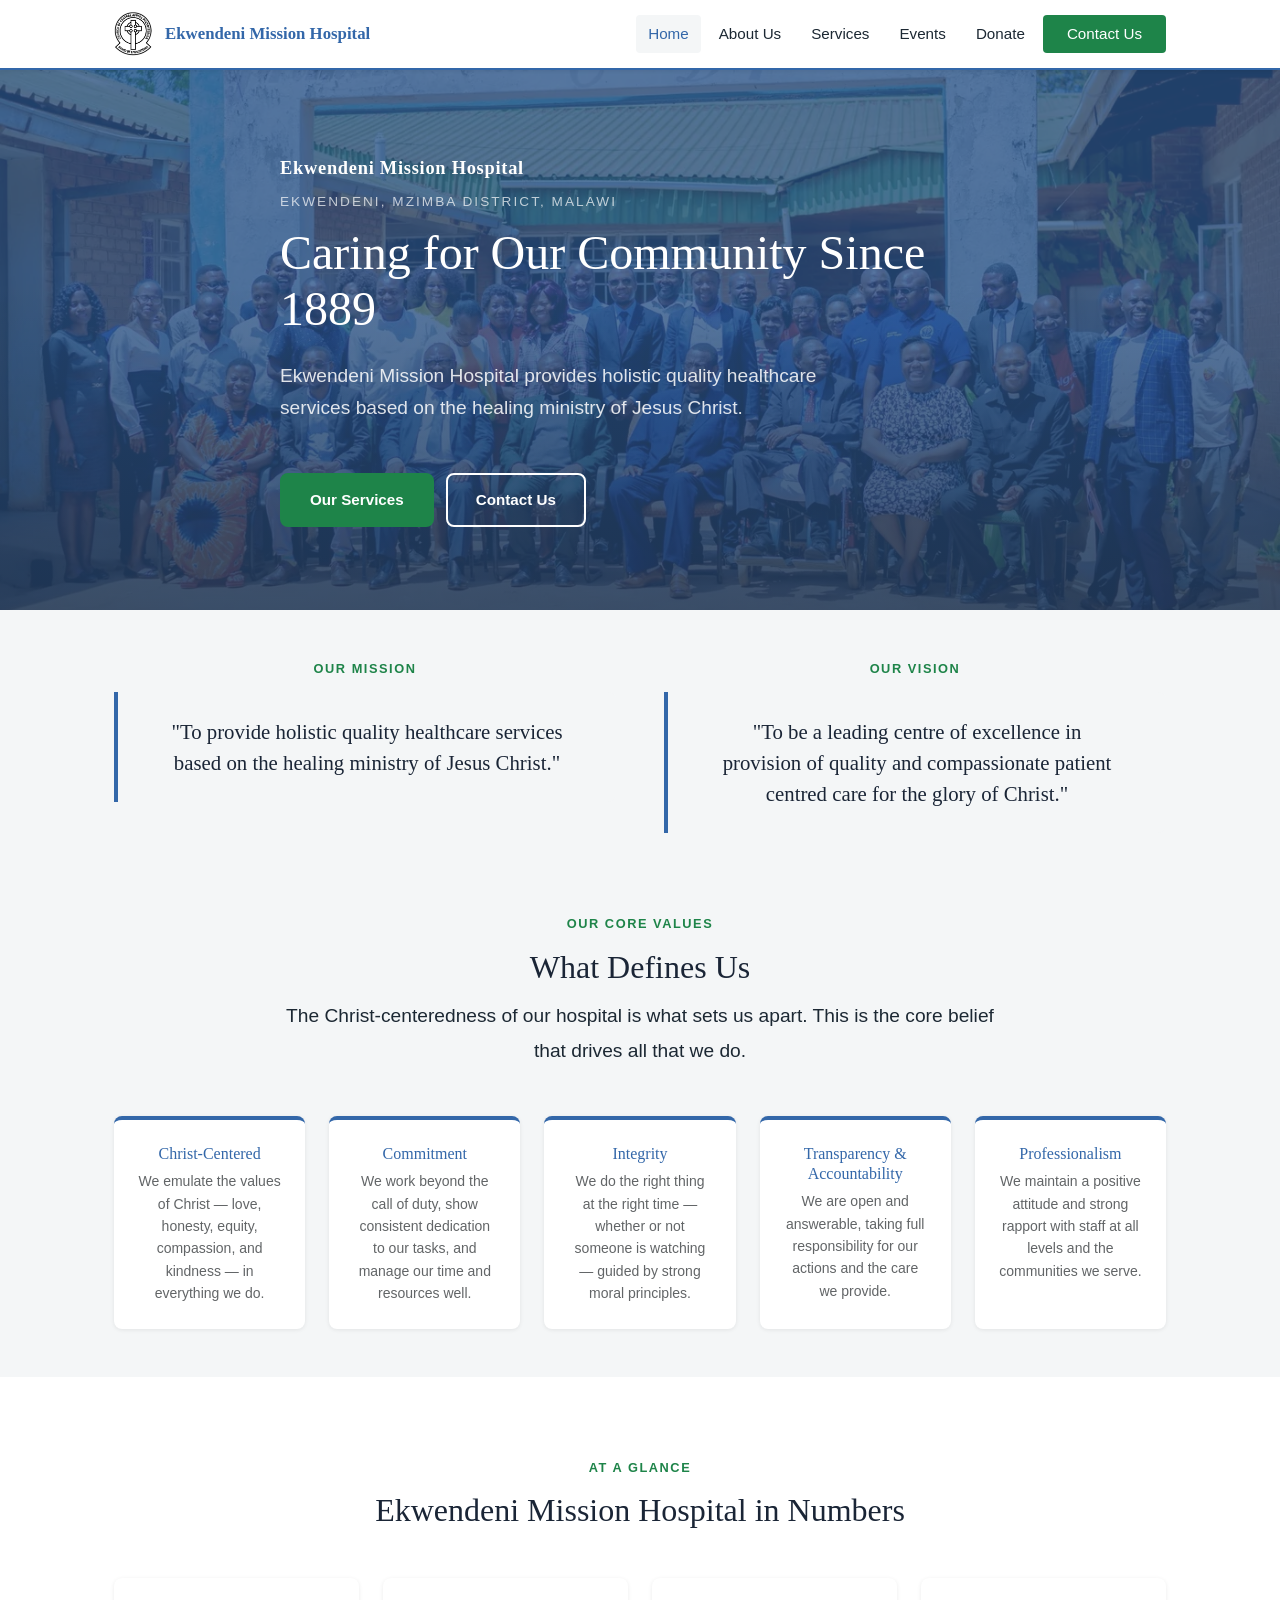
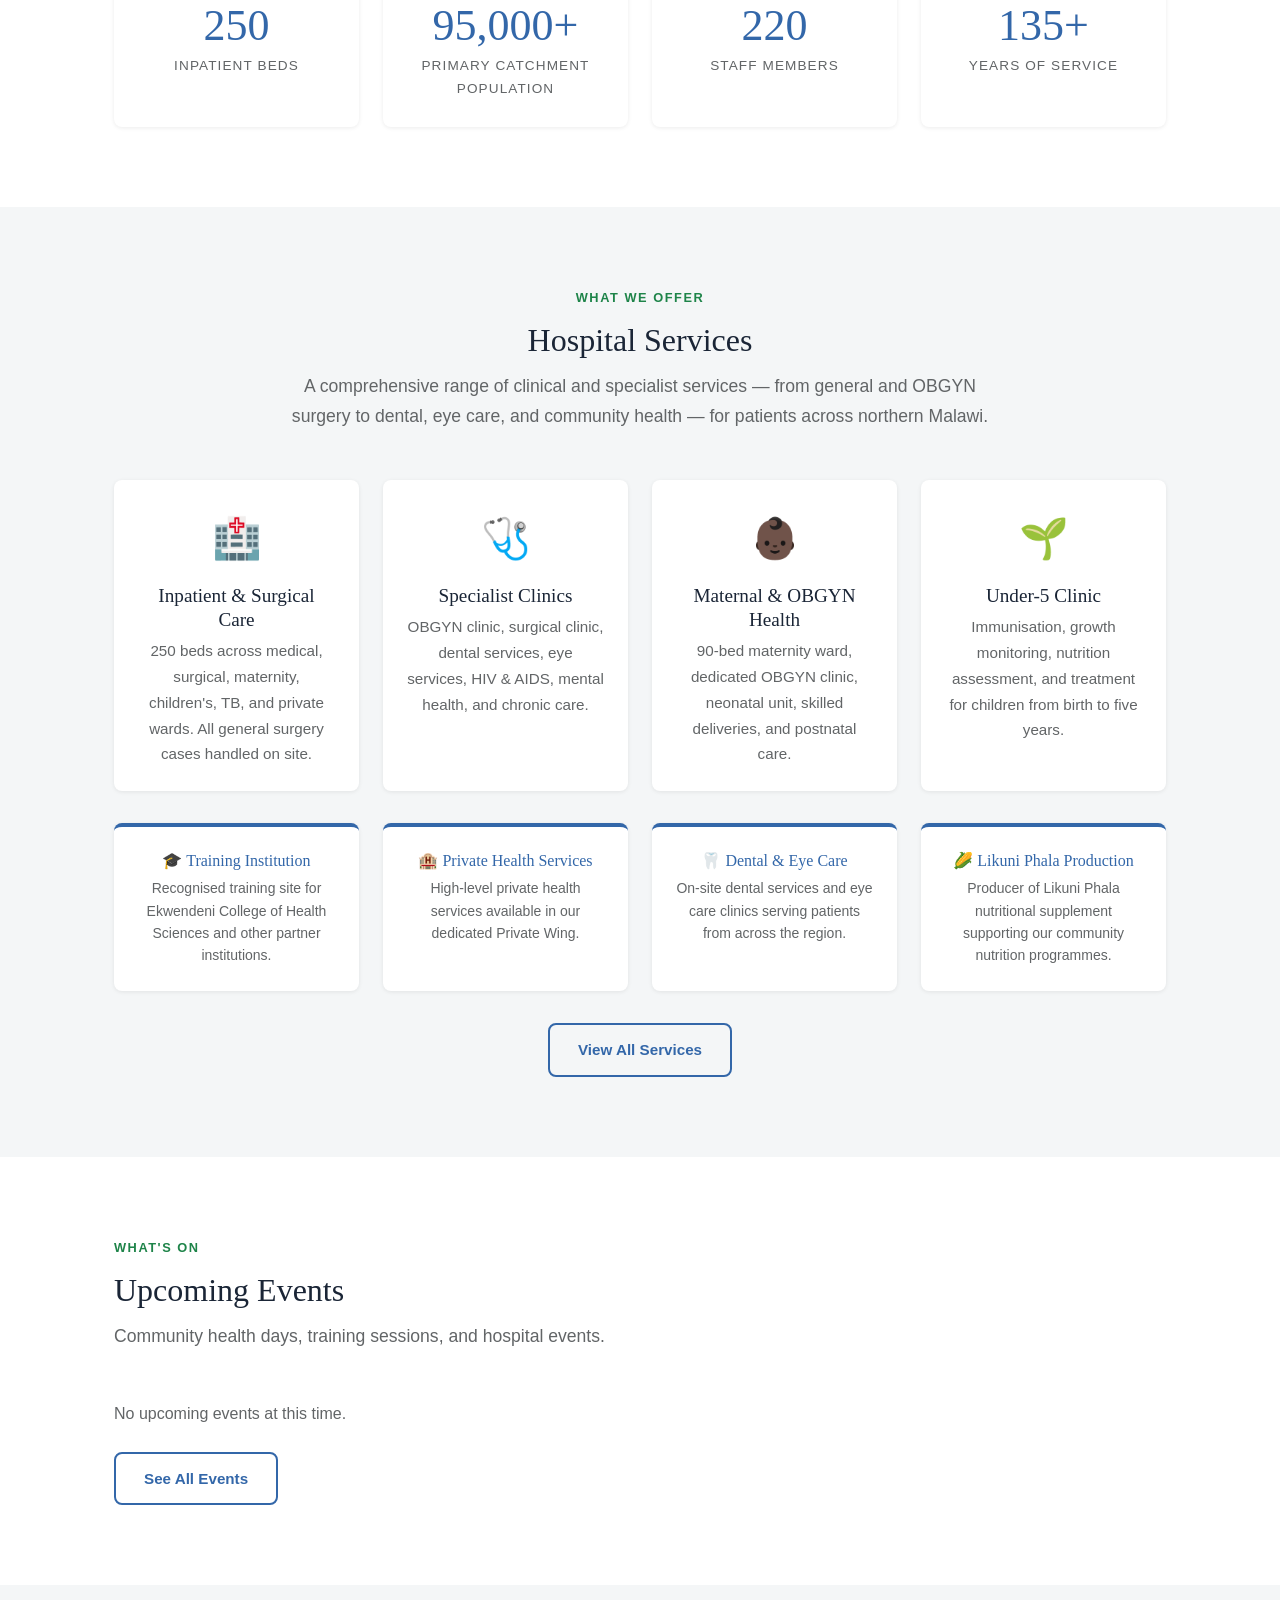
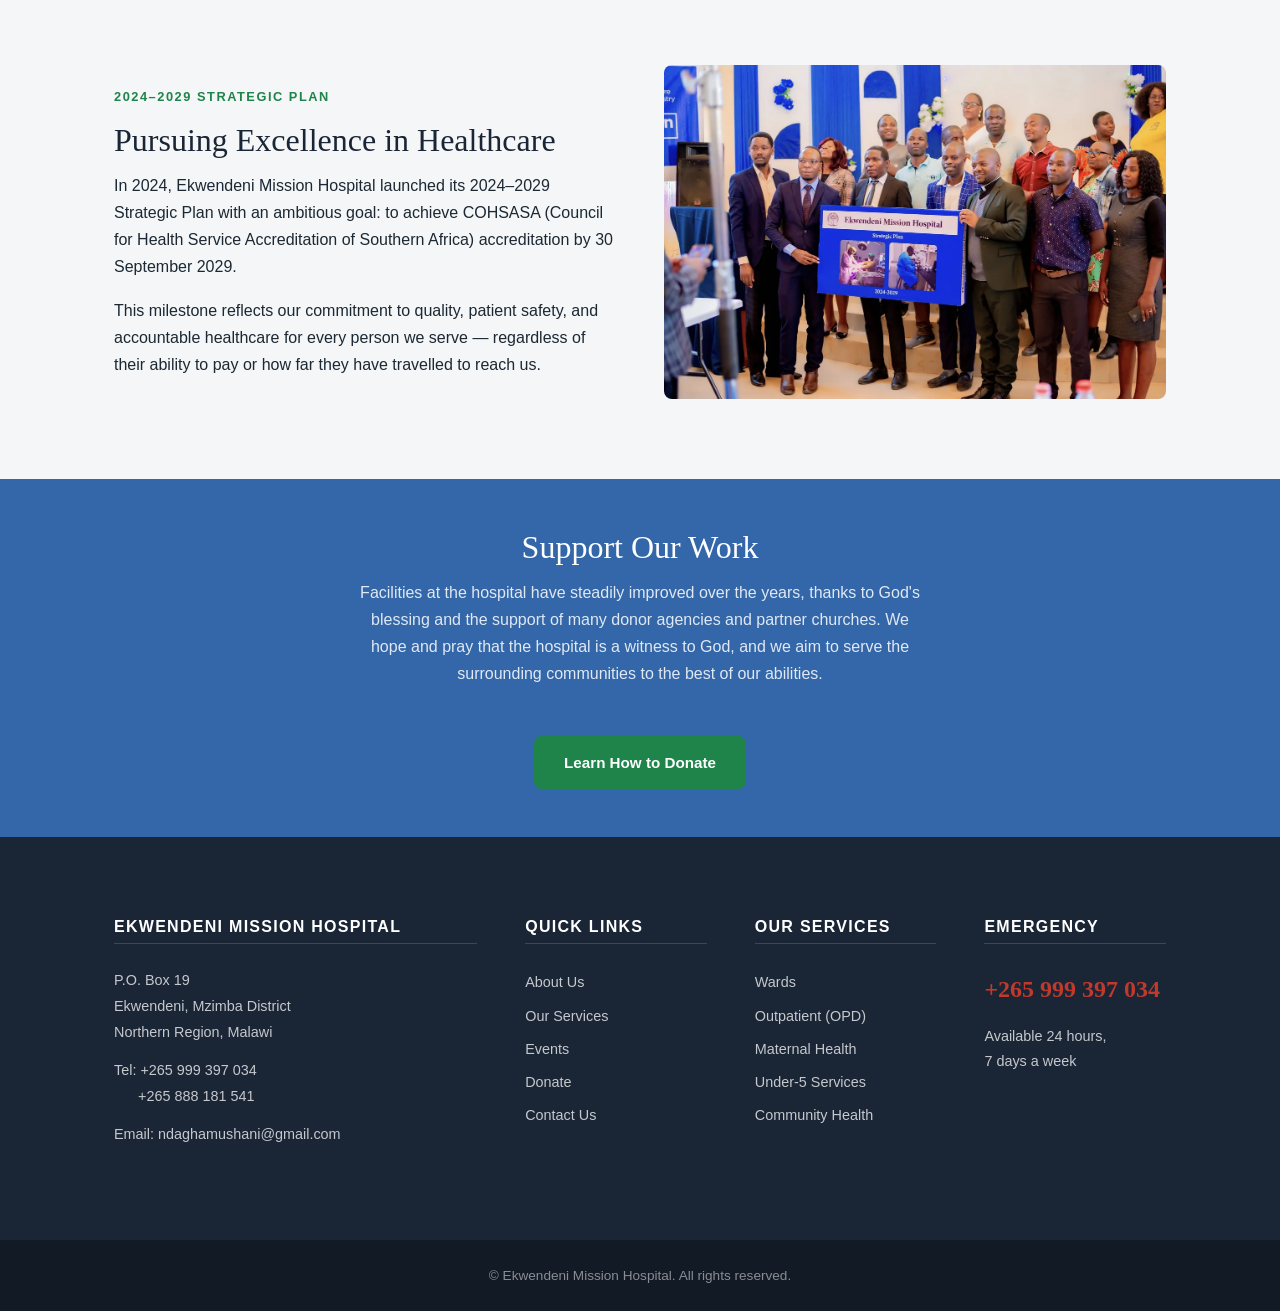
==== commit c4b4eb5e: "emoji" ====
--- a/index.html
+++ b/index.html
@@ -5,9 +5,9 @@
   <meta name="viewport" content="width=device-width, initial-scale=1.0">
   <title>Ekwendeni Mission Hospital — Serving Northern Malawi</title>
   <meta name="description" content="Ekwendeni Mission Hospital provides holistic quality healthcare to the communities of Mzimba District and Northern Malawi, based on the healing ministry of Jesus Christ.">
-  <link rel="icon" href="/assets/images/favicon.svg" type="image/svg+xml">
-  <link rel="icon" href="/assets/images/favicon.png" sizes="32x32">
-  <link rel="apple-touch-icon" href="/assets/images/apple-touch-icon.png">
+  
+  <link rel="icon" href="/assets/images/favicon.png">
+
   <!-- Social sharing (update BASE_URL when domain changes from marshallformalawi.org) -->
   <meta property="og:type"        content="website">
   <meta property="og:site_name"   content="Ekwendeni Mission Hospital">
@@ -163,7 +163,7 @@
 
           <a href="/services.html#maternal" class="card" style="text-decoration:none;color:inherit;">
             <div class="card-body" style="text-align:center;">
-              <div style="font-size:2.5rem;margin-bottom:0.75rem;">👶</div>
+              <div style="font-size:2.5rem;margin-bottom:0.75rem;">👶🏿</div>
               <h3>Maternal &amp; OBGYN Health</h3>
               <p>90-bed maternity ward, dedicated OBGYN clinic, neonatal unit, skilled deliveries, and postnatal care.</p>
             </div>
--- a/assets/css/main.css
+++ b/assets/css/main.css
@@ -386,6 +386,11 @@
   color: var(--color-primary);
 }
 
+/* ---- Dropdown accordion toggle (mobile only, hidden on desktop) ---- */
+.nav-dropdown-toggle {
+  display: none;
+}
+
 /* ---- Mobile hamburger toggle ---- */
 .nav-toggle {
   display: none;
@@ -504,6 +509,7 @@
   align-items: center;
   background: var(--color-primary-dark);
   overflow: hidden;
+  padding: var(--space-xl) 0;
 }
 
 .hero-bg {
@@ -1430,6 +1436,20 @@
 
 
 /* ============================================================
+   MOBILE NAV ANIMATIONS
+   ============================================================ */
+@keyframes mobileNavSlideIn {
+  from { opacity: 0; transform: translateY(-6px); }
+  to   { opacity: 1; transform: translateY(0); }
+}
+
+@keyframes navBackdropIn {
+  from { opacity: 0; }
+  to   { opacity: 1; }
+}
+
+
+/* ============================================================
    18. RESPONSIVE — MOBILE BREAKPOINTS
    ============================================================
 
@@ -1448,50 +1468,175 @@
 
   .nav-toggle { display: flex; }
 
+  /* ── Mobile nav panel ── */
   .nav-links {
     display: none;
     position: absolute;
     top: 68px;
     left: 0;
     right: 0;
-    background: var(--color-white);
     flex-direction: column;
     align-items: stretch;
-    padding: var(--space-sm) 0;
-    border-top: 1px solid var(--color-border);
-    box-shadow: var(--shadow-md);
     gap: 0;
+    background: var(--color-white);
+    border-top: 3px solid var(--color-primary);
+    box-shadow: 0 12px 40px rgba(0, 0, 0, 0.18);
     max-height: calc(100vh - 68px);
     overflow-y: auto;
+    padding-bottom: var(--space-md);
+    z-index: 1000;
   }
 
   .site-nav.nav-open .nav-links {
     display: flex;
-  }
-
+    animation: mobileNavSlideIn 0.22s ease forwards;
+  }
+
+  /* ── Top-level link items ── */
   .nav-links > li > a {
+    display: flex;
+    align-items: center;
     border-radius: 0;
-    padding: var(--space-sm) var(--space-md);
-  }
-
-  .nav-links > li > a.nav-cta {
-    margin: var(--space-xs) var(--space-md);
-    border-radius: var(--radius-sm);
-    text-align: center;
-  }
-
+    padding: 0.85rem var(--space-md);
+    font-size: 1rem;
+    font-weight: 500;
+    color: var(--color-heading);
+    border-bottom: 1px solid var(--color-border);
+  }
+
+  .nav-links > li > a:hover,
+  .nav-links > li > a.active {
+    background: var(--color-bg-alt);
+    color: var(--color-primary);
+  }
+
+  /* ── Dropdown row: link fills space, chevron sits right ── */
+  .nav-dropdown {
+    display: flex;
+    flex-wrap: wrap;
+    align-items: stretch;
+    border-bottom: 1px solid var(--color-border);
+  }
+
+  .nav-dropdown > a {
+    flex: 1;
+    border-bottom: none;
+  }
+
+  /* ── Chevron toggle button ── */
+  .nav-dropdown-toggle {
+    display: flex;
+    align-items: center;
+    justify-content: center;
+    width: 56px;
+    flex-shrink: 0;
+    background: none;
+    border: none;
+    border-left: 1px solid var(--color-border);
+    cursor: pointer;
+    color: var(--color-text-muted);
+    transition: background var(--transition), color var(--transition);
+  }
+
+  .nav-dropdown-toggle:hover,
+  .nav-dropdown.is-open .nav-dropdown-toggle {
+    background: var(--color-bg-alt);
+    color: var(--color-primary);
+  }
+
+  .nav-chevron {
+    display: inline-block;
+    font-size: 0.8rem;
+    transition: transform 0.22s ease;
+  }
+
+  .nav-dropdown.is-open .nav-chevron {
+    transform: rotate(180deg);
+  }
+
+  /* ── Submenu: max-height accordion (no display toggling) ── */
   .dropdown-menu {
+    display: block;
     position: static;
     box-shadow: none;
     border: none;
-    border-top: 1px solid var(--color-border);
+    border-radius: 0;
+    padding: 0;
+    background: #f0f3f7;
+    width: 100%;
+    flex-basis: 100%;
+    max-height: 0;
+    overflow: hidden;
+    transition: max-height 0.28s ease;
+  }
+
+  .nav-dropdown.is-open .dropdown-menu {
+    max-height: 500px;
+  }
+
+  .dropdown-menu li {
+    border-bottom: 1px solid var(--color-border);
+  }
+
+  .dropdown-menu li:last-child {
+    border-bottom: none;
+  }
+
+  .dropdown-menu li a {
+    display: flex;
+    align-items: center;
+    gap: var(--space-sm);
+    padding: 0.7rem var(--space-md) 0.7rem calc(var(--space-md) + 0.75rem);
+    font-size: 0.9rem;
+    color: var(--color-text-muted);
+    transition: background var(--transition), color var(--transition);
+  }
+
+  .dropdown-menu li a::before {
+    content: '';
+    display: inline-block;
+    width: 6px;
+    height: 6px;
+    border-radius: 50%;
+    background: var(--color-primary);
+    opacity: 0.4;
+    flex-shrink: 0;
+  }
+
+  .dropdown-menu li a:hover {
     background: var(--color-bg-alt);
-    border-radius: 0;
-    display: block;  /* always show on mobile, no hover */
-  }
-
-  .dropdown-menu li a {
-    padding-left: calc(var(--space-md) * 2);
+    color: var(--color-primary);
+  }
+
+  .dropdown-menu li a:hover::before {
+    opacity: 1;
+  }
+
+  /* ── Contact CTA in mobile menu ── */
+  .nav-links > li > a.nav-cta {
+    margin: var(--space-sm) var(--space-md) var(--space-xs);
+    border-radius: var(--radius-md);
+    border-bottom: none;
+    justify-content: center;
+    background: var(--color-accent);
+    color: var(--color-white);
+    font-weight: bold;
+  }
+
+  .nav-links > li > a.nav-cta:hover {
+    background: var(--color-accent-light);
+    color: var(--color-white);
+  }
+
+  /* ── Backdrop overlay behind open menu ── */
+  .nav-backdrop {
+    position: fixed;
+    inset: 0;
+    top: 68px;
+    background: rgba(26, 37, 54, 0.45);
+    z-index: 999;
+    cursor: pointer;
+    animation: navBackdropIn 0.22s ease forwards;
   }
 
   .footer-grid {
@@ -1594,7 +1739,7 @@
 @media (max-width: 640px) {
   .section { padding: var(--space-lg) 0; }
 
-  .hero { min-height: 400px; }
+  .hero { min-height: 400px; padding: var(--space-lg) 0; }
   .hero h1 { font-size: 1.75rem; }
   .hero-subtitle { font-size: 1rem; }
   .hero-name { font-size: 1rem; }
@@ -1639,7 +1784,7 @@
 @media (max-width: 480px) {
   .section { padding: var(--space-md) 0; }
 
-  .hero { min-height: 340px; }
+  .hero { min-height: 340px; padding: var(--space-md) 0; }
   .hero h1 { font-size: 1.5rem; }
   .hero-name { font-size: 0.95rem; }
   .hero-subtitle { font-size: 0.95rem; }
